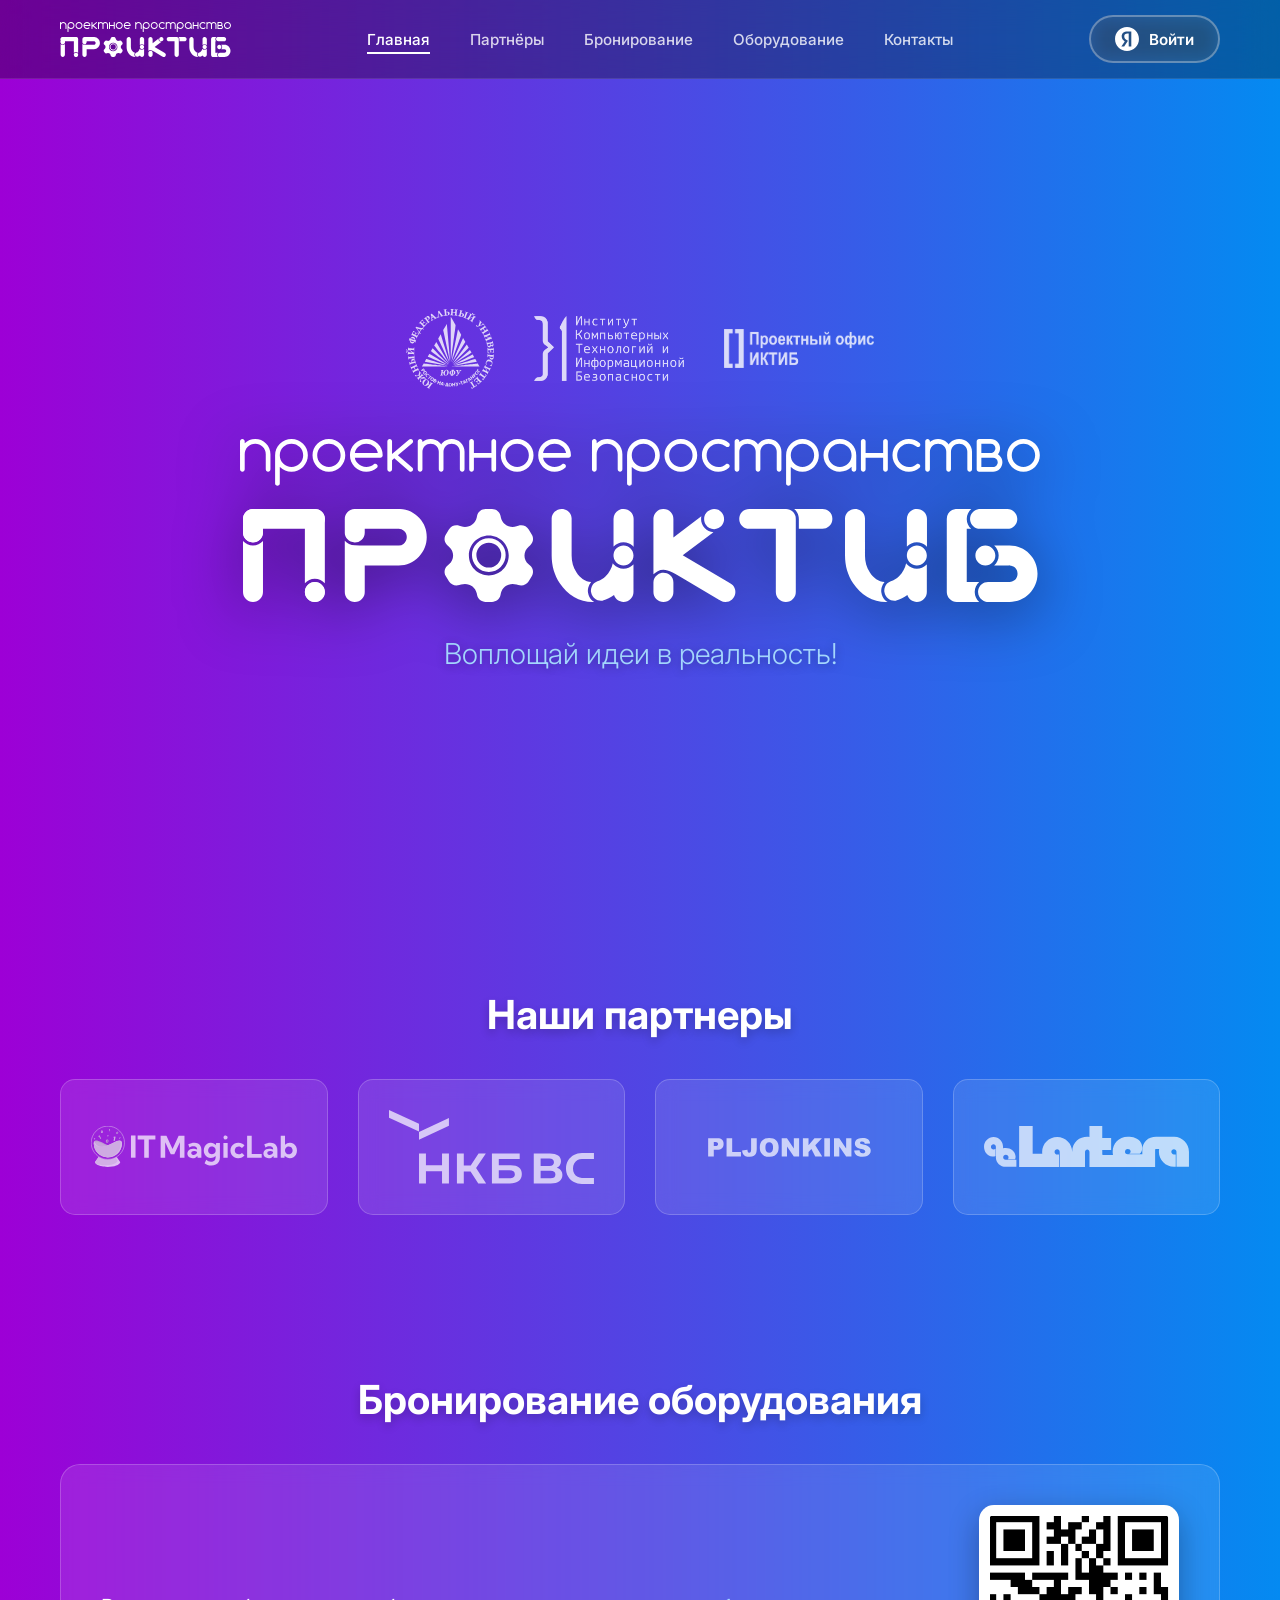
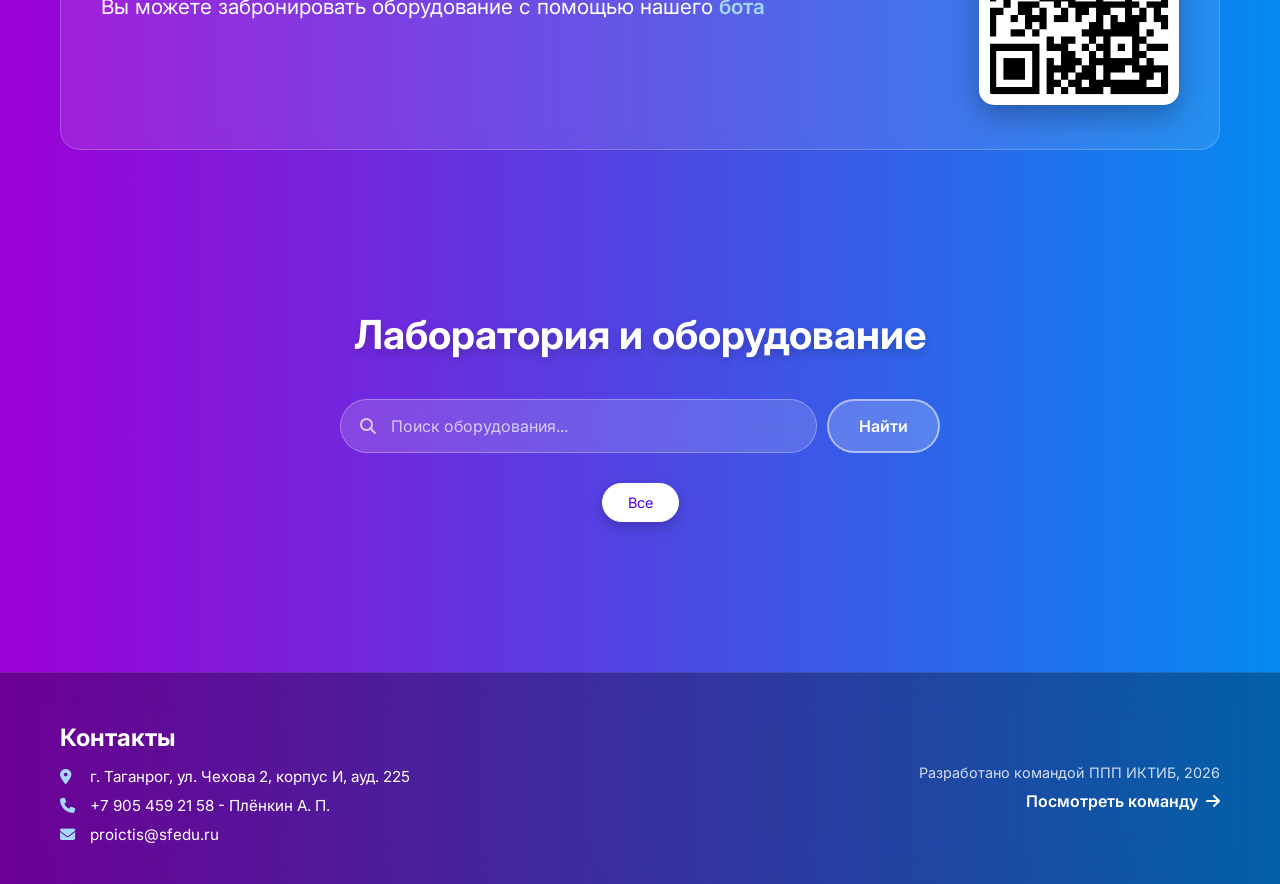
==== Frontend/index.html @ 81814e1c "Add frontend + docker" ====
<!DOCTYPE html>
<html lang="ru">
<head>
    <meta charset="UTF-8">
    <meta name="viewport" content="width=device-width, initial-scale=1.0">
    <title>Проектное пространство ПРОИКТИБ</title>
    <link href="https://fonts.googleapis.com/css2?family=Inter:wght@300;400;600;800&display=swap" rel="stylesheet">
    <link rel="stylesheet" href="https://cdnjs.cloudflare.com/ajax/libs/font-awesome/6.4.0/css/all.min.css">
    <link rel="stylesheet" href="style.css">
</head>
<body>

    <!-- Навигация -->
    <nav class="navbar">
        <div class="container nav-container">
            <a href="index.html" class="nav-logo">
                <img src="./img/header/header__proictis.svg" alt="ПРОИКТИБ" class="nav-logo-img">
            </a>
            
            <nav class="nav-menu">
                <a href="#home" class="nav-link active">Главная</a>
                <a href="#partners" class="nav-link">Партнёры</a>
                <a href="#booking" class="nav-link">Бронирование</a>
                <a href="#equipment" class="nav-link">Оборудование</a>
                <a href="#contacts" class="nav-link">Контакты</a>
            </nav>

            <!-- Кнопка входа (показывается когда НЕ авторизован) -->
            <!-- <button class="auth-btn" id="authBtn">
                <img src="./img/header/yandex__logo.svg" alt="Yandex" class="auth-icon">
                <span class="auth-text">Войти</span>
            </button> -->
            
            <div class="nav-right">
                <div class="hamburger">
                    <span></span>
                    <span></span>
                    <span></span>
                </div>
                <button class="auth-btn" id="authBtn">
                    <img src="./img/header/yandex__logo.svg" alt="Yandex" class="auth-icon">
                    <span class="auth-text">Войти</span>
                </button>
                <!-- Аватар пользователя (скрыт по умолчанию, показывается после входа) -->
                <div class="user-menu" id="userMenu" style="display: none;">
                    <div class="user-avatar-wrapper">
                        <img src="" alt="User" class="user-avatar" id="userAvatar">
                    </div>
                    
                    <!-- Выпадающее меню -->
                    <div class="user-dropdown-menu" id="userDropdown">
                        <div class="dropdown-header">
                            <img src="" alt="User" class="dropdown-avatar" id="dropdownAvatar">
                            <div class="dropdown-info">
                                <div class="dropdown-name" id="dropdownName">Пользователь</div>
                                <div class="dropdown-email" id="dropdownEmail">user@example.com</div>
                            </div>
                        </div>
                        <div class="dropdown-divider"></div>
                        <button class="dropdown-logout" id="logoutBtn">
                            <i class="fas fa-sign-out-alt"></i>
                            <span>Выйти</span>
                        </button>
                    </div>
                </div>
            </div>
            
        </div>
    </nav>

    <!-- Главный экран (Hero) -->
    <header class="hero-section" id="home">
        <!-- <video autoplay muted loop class="hero-video">
            <source src="./video.mp4" type="video/mp4">
        </video> -->
        <!-- <div class="overlay"></div> -->

        <div class="container hero-content">
            <!-- Логотипы подразделений (верхний ряд) -->
            <div class="sub-logos">
                <a href="https://sfedu.ru" target="_blank" rel="noopener noreferrer" class="sub-logo-link">
                    <div class="sub-logo-item">
                        <img src="./img/header/header__sfedu.svg" alt="ЮФУ" class="sub-logo-white">
                    </div>
                </a>
                <a href="https://ictis.sfedu.ru" target="_blank" rel="noopener noreferrer" class="sub-logo-link">
                    <div class="sub-logo-item">
                        <img src="./img/header/header__ictis.png" alt="ИКТИБ" class="sub-logo-white">
                    </div>
                </a>
                <a href="https://vk.com/proictis" target="_blank" rel="noopener noreferrer" class="sub-logo-link">
                    <div class="sub-logo-item">
                        <img src="./img/header/header__office.png" alt="Проектный офис" class="sub-logo-white">
                    </div>
                </a>
            </div>

            <!-- Основной логотип и слоган -->
            <div class="main-brand">
                <img src="./img/header/header__proictis.svg" alt="Проектное пространство ПРОИКТИБ" class="main-logo-img">
                <p class="slogan">Воплощай идеи в реальность!</p>
            </div>
        </div>
    </header>

    <main class="container">

        <!-- Секция Партнеры -->
        <section class="partners-section" id="partners">
            <h2 class="section-title">Наши партнеры</h2>
            <div class="partners-grid">
                <a href="https://itmagiclab.com/" target="_blank" class="partner-card">
                    <img src="./img/partners/partners__itmagiclab.svg" alt="ITMagicLab">
                </a>
                <a href="https://nkbvs.ru/" target="_blank" class="partner-card partner-offset" data-vertical-offset="-30">
                    <img src="./img/partners/partners__nkbvs.svg" alt="НКБ ВС">
                </a>
                <a href="https://www.pljonkins.ru/" target="_blank" class="partner-card">
                    <img src="./img/partners/partners__pljonkins.svg" alt="PLJONKINS">
                </a>
                <a href="https://lantera.su/" target="_blank" class="partner-card">
                    <img src="./img/partners/partners__lantera.svg" alt="Lantern">
                </a>
            </div>
        </section>

        <!-- ========== СЕКЦИЯ БРОНИРОВАНИЯ ========== -->
        <section id="booking" class="booking-section">
            <h2 class="section-title">Бронирование оборудования</h2>
            <div class="booking-content">
                <div class="booking-text">
                    <p>Вы можете забронировать оборудование с помощью нашего <a href="https://t.me/PPP_ictis_bot" target="_blank" class="bot-link">бота</a></p>
                </div>
                <a href="https://t.me/PPP_ictis_bot" target="_blank">
                    <div class="booking-qr">
                        <img src="./img/qr-code2.png" alt="QR-код для бронирования">
                    </div>
                </a>
            </div>
        </section>

        <!-- Секция Оборудование -->
        <section class="equipment-section" id="equipment">
            <h2 class="section-title">Лаборатория и оборудование</h2>
            
            <!-- Поиск с кнопкой -->
            <div class="search-container">
                <i class="fas fa-search search-icon"></i>
                <input type="text" placeholder="Поиск оборудования..." class="search-input">
                <button class="search-btn" type="button">Найти</button>
            </div>

            <!-- Категории (Кнопки) -->
            <div class="categories">
                <button class="cat-btn delete-types-btn" title="Удалить типы оборудования" style="display: none;">
                    <i class="fas fa-trash"></i>
                </button>
                
                <!-- Кнопка добавления типа (только для админов) -->
                <button class="cat-btn add-type-btn" title="Добавить тип оборудования" style="display: none;">
                    <i class="fas fa-plus"></i>
                </button>
            </div>

            <!-- Сетка оборудования (карточки рендерятся через JS) -->
            <div class="equipment-grid">
                <!-- Карточка "Добавить" (Последняя) -->
                <div class="equip-card add-card">
                    <div class="plus-icon">
                        <i class="fas fa-plus"></i>
                    </div>
                    <div class="equip-info">
                        <h3>Добавить оборудование</h3>
                    </div>
                </div>
            </div>
        </section>

    </main>

    <!-- Модальное окно для добавления оборудования -->
    <div class="modal">
        <div class="modal-content">
            <button class="modal-close">
                <i class="fas fa-times"></i>
            </button>
            
            <div class="modal-body">
                <!-- Левая часть - загрузка фото -->
                <div class="modal-left">
                    <div class="upload-area">
                        <i class="fas fa-plus"></i>
                        <span>Нажмите для загрузки фото</span>
                        <small>или перетащите файл сюда</small>
                        <input type="file" id="fileInput" accept="image/*" hidden>
                    </div>
                </div>
                
                <!-- Правая часть - поля ввода -->
                <div class="modal-right">
                    <div class="form-group">
                        <label for="equipmentName">Название оборудования</label>
                        <input type="text" id="equipmentName" placeholder="Например: Prusa i3 MK3S+">
                    </div>
                    
                    <div class="form-group">
                        <label>Категория оборудования</label>
                        <div class="custom-dropdown" id="categoryDropdown">
                            <div class="dropdown-trigger" id="dropdownTrigger">
                                <span class="dropdown-selected">Выберите категорию</span>
                                <i class="fas fa-chevron-down dropdown-arrow"></i>
                            </div>
                            <div class="dropdown-menu" id="dropdownMenu">
                                <div class="dropdown-option" data-value="">Выберите категорию</div>
                                <!-- Опции будут добавлены динамически из JS -->
                            </div>
                        </div>
                        <!-- Скрытый инпут для отправки данных -->
                        <input type="hidden" id="equipmentCategory" name="equipmentCategory">
                    </div>
                    
                    <div class="form-group">
                        <label for="equipmentDescription">Описание оборудования</label>
                        <textarea id="equipmentDescription" placeholder="Опишите характеристики оборудования&#10;Можно использовать переносы строк" rows="4"></textarea>
                    </div>
                    
                    <button class="add-equipment-btn">
                        <i class="fas fa-check"></i> Добавить
                    </button>
                </div>
            </div>
        </div>
    </div>

    <!-- Футер -->
    <footer id="contacts">
        <div class="container footer-content">
            <div class="footer-info">
                <h3>Контакты</h3>
                <p><i class="fas fa-map-marker-alt"></i> г. Таганрог, ул. Чехова 2, корпус И, ауд. 225</p>
                <p><i class="fas fa-phone"></i> +7 905 459 21 58 - Плёнкин А. П.</p>
                <p><i class="fas fa-envelope"></i> proictis@sfedu.ru</p>
            </div>
            
            <div class="footer-credits">
                <p>Разработано командой ППП ИКТИБ, 2026</p>
                <a href="./team/team.html" class="team-link">Посмотреть команду <i class="fas fa-arrow-right"></i></a>
            </div>
        </div>
    </footer>

    <!-- Подключаем скрипты -->
    <script src="./js/api.js"></script>
    <script src="./js/equipment.js"></script>
    <script src="./js/script.js"></script>
</body>
</html>
---- Frontend/style.css ----
/* Общие настройки */
* {
    margin: 0;
    padding: 0;
    box-sizing: border-box;
}

body {
    font-family: 'Inter', sans-serif;
    color: #fff;
    background: linear-gradient(90.00deg, rgba(157, 0, 214, 1) 0%, rgba(4, 138, 241, 1) 100%);
    min-height: 100vh;
    overflow-x: hidden;
}

.container {
    max-width: 1200px;
    margin: 0 auto;
    padding: 0 20px;
}

/* ========== НАВИГАЦИЯ ========== */
.navbar {
    position: fixed;
    top: 0;
    left: 0;
    width: 100%;
    background: rgba(0, 0, 0, 0.3);
    backdrop-filter: blur(20px);
    z-index: 1000;
    padding: 15px 0;
    border-bottom: 1px solid rgba(255, 255, 255, 0.1);
    transition: all 0.3s ease;
}

.navbar.scrolled {
    background: rgba(0, 0, 0, 0.5);
    padding: 10px 0;
}

.nav-container {
    display: flex;
    justify-content: space-between;
    align-items: center;
}

.nav-logo {
    display: flex;
    align-items: center;
}

.nav-logo-img {
    height: 35px;  /* Высота логотипа в навигации - меняй это значение */
    width: auto;
    filter: brightness(0) invert(1);  /* Делаем логотип белым */
    transition: transform 0.3s ease;
}

.nav-logo-img:hover {
    transform: scale(1.05);
}

.nav-menu {
    display: flex;
    list-style: none;
    gap: 40px;
    /* margin: auto; */
}

.nav-link {
    text-decoration: none;
    color: rgba(255, 255, 255, 0.8);
    font-weight: 500;
    font-size: 0.95rem;
    position: relative;
    transition: color 0.3s ease;
}

.nav-link::after {
    content: '';
    position: absolute;
    bottom: -5px;
    left: 0;
    width: 0;
    height: 2px;
    background: #fff;
    transition: width 0.3s ease;
}

.nav-link:hover,
.nav-link.active {
    color: #fff;
}

.nav-link:hover::after,
.nav-link.active::after {
    width: 100%;
}

.hamburger {
    display: none;
    flex-direction: column;
    cursor: pointer;
    gap: 5px;
}

.hamburger span {
    width: 25px;
    height: 3px;
    background: #fff;
    border-radius: 3px;
    transition: all 0.3s ease;
}

/* ========== HERO SECTION ========== */
.hero-section {
    position: relative;
    min-height: 100vh;
    display: flex;
    align-items: center;
    justify-content: center;
    overflow: hidden;
    border-bottom-left-radius: 50px;
    border-bottom-right-radius: 50px;
    /* box-shadow: 0 20px 50px rgba(0,0,0,0.3); */
    margin-bottom: 50px;
    padding-top: 80px;
}

.hero-video {
    position: absolute;
    top: 50%;
    left: 50%;
    min-width: 100%;
    min-height: 100%;
    width: auto;
    height: auto;
    transform: translate(-50%, -50%);
    z-index: -2;
    object-fit: cover;
    filter: brightness(0.6);
}

.overlay {
    position: absolute;
    top: 0;
    left: 0;
    width: 100%;
    height: 100%;
    background: rgba(0, 0, 0, 0.4);
    z-index: -1;
}

.hero-content {
    text-align: center;
    z-index: 1;
    width: 100%;
}

/* Логотипы подразделений */
.sub-logos {
    display: flex;
    justify-content: center;
    align-items: center;
    gap: 40px;
    margin-bottom: 50px;
    flex-wrap: wrap;
}

.sub-logo-item {
    height: 80px;
    display: flex;
    align-items: center;
    justify-content: center;
    filter: brightness(0) invert(1); /* Делаем логотипы белыми */
    opacity: 0.8;
    transition: all 0.4s cubic-bezier(0.4, 0, 0.2, 1);
    cursor: pointer;
}

.sub-logo-item:hover {
    opacity: 1;
    transform: scale(1.05);
}

.sub-logo-white {
    height: 100%;
    width: auto;
    object-fit: contain;
    max-width: 150px;
}

/* Ссылки на логотипы */
.sub-logo-link {
    display: flex;
    align-items: center;
    justify-content: center;
    text-decoration: none;
    height: 80px;  /* Такая же высота, как у .sub-logo-item */
}

.sub-logo-link:hover .sub-logo-item {
    opacity: 1;
    transform: scale(1.05);
    transition: all 0.3s ease;
}

/* Убираем стандартные стили ссылки */
.sub-logo-link:focus {
    outline: none;
}

/* Главный логотип */
.main-brand {
    margin-top: 20px;
}

.main-logo-img {
    max-width: 800px;
    width: 90%;
    height: auto;
    filter: drop-shadow(0 10px 30px rgba(0,0,0,0.5));
    animation: zoomIn 1.5s ease-out;
}

.slogan {
    font-size: 1.8rem;
    font-weight: 300;
    color: #a5d8ff;
    margin-top: 30px;
    animation: fadeInUp 1.5s ease-out 0.5s backwards;
    text-shadow: 0 2px 10px rgba(0,0,0,0.3);
}

/* ========== ОБЩИЕ СТИЛИ СЕКЦИЙ ========== */
section {
    margin-bottom: 80px;
    padding: 40px 0;
}

.section-title {
    font-size: 2.5rem;
    text-align: center;
    margin-bottom: 40px;
    font-weight: 700;
    text-shadow: 0 4px 10px rgba(0,0,0,0.2);
}

/* ========== ПАРТНЕРЫ ========== */
.partners-grid {
    display: grid;
    grid-template-columns: repeat(auto-fit, minmax(200px, 1fr));
    gap: 30px;
}

.partner-card {
    background: rgba(255, 255, 255, 0.1);
    border: 1px solid rgba(255, 255, 255, 0.2);
    border-radius: 15px;
    padding: 30px;
    display: flex;
    align-items: center;
    justify-content: center;
    transition: all 0.3s ease;
    backdrop-filter: blur(10px);
    text-decoration: none;
}

.partner-card:hover {
    transform: translateY(-10px);
    background: rgba(255, 255, 255, 0.2);
    box-shadow: 0 15px 40px rgba(0,0,0,0.3);
}

.partner-card img {
    max-width: 100%;
    height: auto;
    filter: grayscale(100%);
    opacity: 0.7;
    transition: all 0.3s;
}

.partner-card:hover img {
    filter: grayscale(0%);
    opacity: 1;
}

/* ========== СЕКЦИЯ БРОНИРОВАНИЯ ========== */
.booking-section {
    margin-bottom: 80px;
    padding: 40px 0;
}

.booking-content {
    display: flex;
    justify-content: space-between;
    align-items: center;
    gap: 50px;
    background: rgba(255, 255, 255, 0.1);
    border: 1px solid rgba(255, 255, 255, 0.2);
    border-radius: 20px;
    padding: 40px;
    backdrop-filter: blur(10px);
}

.booking-text {
    flex: 1;
}

.booking-text p {
    font-size: 1.3rem;
    line-height: 1.6;
    color: #fff;
}

.bot-link {
    color: #a5d8ff;
    text-decoration: none;
    font-weight: 600;
    border-bottom: 2px solid transparent;
    transition: all 0.3s ease;
}

.bot-link:hover {
    border-bottom-color: #a5d8ff;
    color: #fff;
}

.booking-qr {
    flex-shrink: 0;
}

.booking-qr img {
    width: 200px;
    height: 200px;
    border-radius: 15px;
    background: #fff;
    padding: 10px;
    box-shadow: 0 10px 30px rgba(0, 0, 0, 0.3);
    transition: transform 0.3s ease;
}

.booking-qr img:hover {
    transform: scale(1.05);
}

/* Адаптивность для секции бронирования */
@media (max-width: 768px) {
    .booking-content {
        flex-direction: column;
        text-align: center;
        gap: 30px;
        padding: 30px 20px;
    }
    
    .booking-text p {
        font-size: 1.1rem;
    }
    
    .booking-qr img {
        width: 150px;
        height: 150px;
    }
}

/* ========== ОБОРУДОВАНИЕ ========== */
.search-container {
    position: relative;
    max-width: 600px;
    margin: 0 auto 30px auto;
    display: flex;
    gap: 10px;
}

.search-icon {
    position: absolute;
    left: 20px;
    top: 50%;
    transform: translateY(-50%);
    color: rgba(255, 255, 255, 0.7);
    z-index: 2;
}

.search-input {
    flex: 1;
    padding: 15px 20px 15px 50px;
    border-radius: 50px;
    border: 1px solid rgba(255, 255, 255, 0.3);
    background: rgba(255, 255, 255, 0.15);
    color: #fff;
    font-size: 1rem;
    backdrop-filter: blur(10px);
    outline: none;
    transition: 0.3s;
    font-family: 'Inter', sans-serif;
}

.search-input:focus {
    background: rgba(255, 255, 255, 0.25);
    border-color: #fff;
    box-shadow: 0 0 15px rgba(255,255,255,0.3);
}

.search-input::placeholder {
    color: rgba(255, 255, 255, 0.7);
}

.search-btn {
    padding: 15px 30px;
    border-radius: 50px;
    border: 2px solid rgba(255, 255, 255, 0.5);
    background: rgba(255, 255, 255, 0.2);
    color: #fff;
    font-size: 1rem;
    font-weight: 600;
    cursor: pointer;
    transition: all 0.3s ease;
    backdrop-filter: blur(10px);
    font-family: 'Inter', sans-serif;
    white-space: nowrap;
}

.search-btn:hover {
    background: #fff;
    color: #4a00e0;
    border-color: #fff;
    transform: translateY(-2px);
    box-shadow: 0 5px 15px rgba(0,0,0,0.2);
}

.categories {
    display: flex;
    justify-content: center;
    flex-wrap: wrap;
    gap: 10px;
    margin-bottom: 30px;
}

.cat-btn {
    padding: 10px 25px;
    border: 1px solid rgba(255, 255, 255, 0.4);
    background: transparent;
    color: #fff;
    border-radius: 30px;
    cursor: pointer;
    font-size: 0.9rem;
    transition: 0.3s;
    font-family: 'Inter', sans-serif;
}

.cat-btn:hover, .cat-btn.active {
    background: #fff;
    color: #4a00e0;
    border-color: #fff;
    box-shadow: 0 5px 15px rgba(0,0,0,0.2);
}

.equipment-grid {
    display: grid;
    grid-template-columns: repeat(auto-fill, minmax(220px, 1fr));
    gap: 20px;
}

.equip-card {
    background: rgba(255, 255, 255, 0.1);
    border: 1px solid rgba(255, 255, 255, 0.2);
    border-radius: 15px;
    overflow: hidden;
    transition: transform 0.3s ease;
    display: flex;
    flex-direction: column;
}

.equip-card:hover {
    transform: translateY(-5px);
    background: rgba(255, 255, 255, 0.2);
}

.equip-img {
    height: 150px;
    overflow: hidden;
}

.equip-img img {
    width: 100%;
    height: 100%;
    object-fit: cover;
    transition: transform 0.5s ease;
}

.equip-card:hover .equip-img img {
    transform: scale(1.1);
}

.equip-info {
    padding: 15px;
    text-align: center;
}

.equip-info h3 {
    font-size: 1rem;
    margin-bottom: 5px;
}

.equip-info p {
    font-size: 0.8rem;
    color: rgba(255, 255, 255, 0.7);
}

.add-card {
    display: flex;
    flex-direction: column;
    align-items: center;
    justify-content: center;
    cursor: pointer;
    border-style: dashed;
    border-color: rgba(255, 255, 255, 0.5);
    min-height: 250px;
}

.add-card:hover {
    background: rgba(255, 255, 255, 0.15);
}

.plus-icon {
    font-size: 3rem;
    color: rgba(255, 255, 255, 0.5);
    margin-bottom: 10px;
    transition: 0.3s;
}

.add-card:hover .plus-icon {
    color: #fff;
    transform: rotate(90deg);
}

/* ========== FOOTER ========== */
footer {
    background: rgba(0, 0, 0, 0.3);
    backdrop-filter: blur(20px);
    padding: 50px 0 30px 0;
    margin-top: 50px;
    border-top: 1px solid rgba(255,255,255,0.1);
}

.footer-content {
    display: flex;
    justify-content: space-between;
    align-items: center;
    flex-wrap: wrap;
    gap: 30px;
}

.footer-info h3 {
    margin-bottom: 15px;
    font-size: 1.5rem;
}

.footer-info p {
    margin-bottom: 10px;
    font-size: 0.95rem;
    display: flex;
    align-items: center;
    gap: 10px;
}

.footer-info i {
    color: #a5d8ff;
    width: 20px;
}

.footer-credits {
    text-align: right;
}

.footer-credits p {
    margin-bottom: 10px;
    opacity: 0.8;
    font-size: 0.9rem;
}

.team-link {
    color: #fff;
    text-decoration: none;
    font-weight: 600;
    border-bottom: 1px solid transparent;
    transition: 0.3s;
    display: inline-flex;
    align-items: center;
    gap: 8px;
}

.team-link:hover {
    border-bottom: 1px solid #fff;
    color: #a5d8ff;
}

/* ========== АНИМАЦИИ ========== */
@keyframes zoomIn {
    from { transform: scale(0.5); opacity: 0; }
    to { transform: scale(1); opacity: 1; }
}

@keyframes fadeInUp {
    from { transform: translateY(30px); opacity: 0; }
    to { transform: translateY(0); opacity: 1; }
}

@keyframes fadeIn {
    from { opacity: 0; }
    to { opacity: 1; }
}

/* ========== АДАПТИВНОСТЬ ========== */
@media (max-width: 768px) {
    .hamburger {
        display: flex;
    }

    .nav-menu {
        position: fixed;
        left: -100%;
        top: 70px;
        flex-direction: column;
        background: rgba(0, 0, 0, 0.95);
        backdrop-filter: blur(20px);
        width: 100%;
        text-align: center;
        transition: 0.3s;
        padding: 20px 0;
        gap: 20px;
    }

    .nav-menu.active {
        left: 0;
    }

    .main-logo-img {
        max-width: 90%;
    }

    .slogan {
        font-size: 1.2rem;
    }

    .sub-logos {
        gap: 15px;
    }

    .sub-logo-item {
        height: 50px;
    }

    .section-title {
        font-size: 2rem;
    }
    
    /* .search-container {
        flex-direction: column;
    }
    
    .search-btn {
        width: 100%;
    } */

    .search-container {
        flex-direction: column;
        position: relative;
        width: 100%;
    }

    .search-icon {
        left: 20px;
        top: 15px;
        transform: none;
        z-index: 10;
    }

    .search-input {
        width: 100%;
        padding: 15px 20px 15px 55px;
    }

    .search-btn {
        width: 100%;
    }

    .footer-content {
        flex-direction: column;
        text-align: center;
    }

    .footer-info p {
        justify-content: center;
    }

    .footer-credits {
        text-align: center;
    }
}

@media (max-width: 480px) {
    .nav-logo {
        font-size: 1.2rem;
    }

    .sub-logo-item {
        height: 40px;
    }

    .main-logo-img {
        max-width: 95%;
    }

    .slogan {
        font-size: 1rem;
    }

    .sub-logos {
        gap: 10px; /* Ещё меньше на маленьких экранах */
    }
}

/* ========== ВАРИАНТ 1: БЕЛЫЙ ФОН ========== */

/* Модальное окно добавления - БЕЛОЕ */
.modal {
    position: fixed;
    top: 0;
    left: 0;
    width: 100%;
    height: 100%;
    background: rgba(0, 0, 0, 0.7);
    backdrop-filter: blur(8px);
    z-index: 2000;
    display: flex;
    align-items: center;
    justify-content: center;
    opacity: 0;
    visibility: hidden;
    transition: all 0.3s ease;
}

.modal.active {
    opacity: 1;
    visibility: visible;
}

.modal-content {
    background: #ffffff;
    border-radius: 30px;
    padding: 50px;
    width: 95%;
    max-width: 1100px;
    max-height: 90vh;
    overflow-y: auto;
    position: relative;
    border: 1px solid rgba(255, 255, 255, 0.3);
    box-shadow: 0 25px 80px rgba(0, 0, 0, 0.3);
    transform: scale(0.8);
    transition: transform 0.3s ease;
}

.modal.active .modal-content {
    transform: scale(1);
}

.modal-close {
    position: absolute;
    top: 25px;
    right: 25px;
    background: rgba(157, 0, 214, 0.1);
    border: none;
    width: 45px;
    height: 45px;
    border-radius: 50%;
    color: #9d00d6;
    font-size: 1.3rem;
    cursor: pointer;
    transition: all 0.3s ease;
    display: flex;
    align-items: center;
    justify-content: center;
}

.modal-close:hover {
    background: rgba(157, 0, 214, 0.2);
    transform: rotate(90deg);
    color: #9d00d6;
}

.modal-body {
    display: grid;
    grid-template-columns: 1fr 1.5fr;
    gap: 50px;
    margin-top: 20px;
}

/* Левая часть - загрузка */
.modal-left {
    display: flex;
    align-items: center;
    justify-content: center;
}

.upload-area {
    width: 100%;
    aspect-ratio: 1;
    border: 3px dashed rgba(157, 0, 214, 0.3);
    border-radius: 20px;
    display: flex;
    flex-direction: column;
    align-items: center;
    justify-content: center;
    cursor: pointer;
    transition: all 0.3s ease;
    background: rgba(157, 0, 214, 0.03);
    text-align: center;
    padding: 30px;
}

.upload-area:hover,
.upload-area.dragover {
    border-color: #9d00d6;
    background: rgba(157, 0, 214, 0.08);
    transform: scale(1.02);
}

.upload-area i {
    font-size: 5rem;
    color: rgba(157, 0, 214, 0.5);
    margin-bottom: 20px;
}

.upload-area span {
    font-size: 1.2rem;
    color: #333;
    font-weight: 600;
    margin-bottom: 10px;
}

.upload-area small {
    font-size: 0.9rem;
    color: #666;
}

/* Превью загруженного файла */
.file-preview {
    width: 100%;
    height: 100%;
    display: flex;
    flex-direction: column;
    align-items: center;
    justify-content: center;
}

.file-preview img {
    max-width: 100%;
    max-height: 300px;
    object-fit: contain;
    border-radius: 15px;
    margin-bottom: 15px;
    box-shadow: 0 5px 20px rgba(0,0,0,0.1);
}

.file-name {
    color: #333;
    font-size: 0.95rem;
    margin-bottom: 10px;
    word-break: break-all;
    font-weight: 500;
}

.change-file {
    color: #9d00d6;
    font-size: 0.95rem;
    cursor: pointer;
    text-decoration: underline;
    font-weight: 500;
}

/* Правая часть - форма */
.modal-right {
    display: flex;
    flex-direction: column;
    gap: 25px;
}

.form-group {
    display: flex;
    flex-direction: column;
    gap: 10px;
}

.form-group label {
    color: #333;
    font-size: 1.05rem;
    font-weight: 600;
}

.form-group input,
.form-group textarea {
    padding: 16px 20px;
    border: 2px solid rgba(157, 0, 214, 0.2);
    border-radius: 15px;
    background: rgba(157, 0, 214, 0.03);
    color: #333;
    font-size: 1rem;
    font-family: 'Inter', sans-serif;
    outline: none;
    transition: all 0.3s ease;
    resize: vertical;
}

.form-group input::placeholder,
.form-group textarea::placeholder {
    color: rgba(51, 51, 51, 0.5);
}

.form-group input:focus,
.form-group textarea:focus {
    border-color: #9d00d6;
    background: rgba(157, 0, 214, 0.06);
    box-shadow: 0 0 0 4px rgba(157, 0, 214, 0.1);
}

.form-group textarea {
    min-height: 140px;
    white-space: pre-wrap;
    word-wrap: break-word;
}

.add-equipment-btn {
    align-self: flex-end;
    padding: 18px 50px;
    background: linear-gradient(135deg, #9d00d6 0%, #048af1 100%);
    color: #fff;
    border: none;
    border-radius: 30px;
    font-size: 1.15rem;
    font-weight: 600;
    cursor: pointer;
    transition: all 0.3s ease;
    display: flex;
    align-items: center;
    gap: 12px;
    box-shadow: 0 8px 25px rgba(157, 0, 214, 0.3);
}

.add-equipment-btn:hover {
    transform: translateY(-3px);
    box-shadow: 0 12px 35px rgba(157, 0, 214, 0.4);
}

.add-equipment-btn:active {
    transform: translateY(-1px);
}

/* ========== МОДАЛЬНОЕ ОКНО ПРОСМОТРА - БЕЛОЕ ========== */

.view-modal {
    position: fixed;
    top: 0;
    left: 0;
    width: 100%;
    height: 100%;
    background: rgba(0, 0, 0, 0.7);
    backdrop-filter: blur(8px);
    z-index: 3000;
    display: flex;
    align-items: center;
    justify-content: center;
    opacity: 0;
    visibility: hidden;
    transition: all 0.3s ease;
}

.view-modal.active {
    opacity: 1;
    visibility: visible;
}

.view-modal-content {
    background: #ffffff;
    border-radius: 30px;
    padding: 50px;
    width: 95%;
    max-width: 1100px;  /* Увеличил с 800px до 1100px (как у modal) */
    max-height: 90vh;
    overflow-y: auto;
    position: relative;
    border: 1px solid rgba(255, 255, 255, 0.3);
    box-shadow: 0 25px 80px rgba(0, 0, 0, 0.3);
    transform: scale(0.8);
    transition: transform 0.3s ease;
}

.view-modal.active .view-modal-content {
    transform: scale(1);
}

.view-modal-close {
    position: absolute;
    top: 25px;
    right: 25px;
    background: rgba(157, 0, 214, 0.1);
    border: none;
    width: 45px;
    height: 45px;
    border-radius: 50%;
    color: #9d00d6;
    font-size: 1.3rem;
    cursor: pointer;
    transition: all 0.3s ease;
    display: flex;
    align-items: center;
    justify-content: center;
    z-index: 10;
}

.view-modal-close:hover {
    background: rgba(157, 0, 214, 0.2);
    transform: rotate(90deg);
    color: #9d00d6;
}

.view-modal-body {
    display: grid;
    grid-template-columns: 1fr 1.5fr;  /* Изменил с 1fr 1fr на 1fr 1.5fr (как у modal) */
    gap: 50px;  /* Увеличил с 40px до 50px */
    margin-top: 20px;
}

.view-modal-image {
    border-radius: 20px;
    overflow: hidden;
    box-shadow: 0 10px 40px rgba(0, 0, 0, 0.15);
    background: #f5f5f5;
    aspect-ratio: 1;  /* Добавил соотношение сторон 1:1 как в upload-area */
    display: flex;
    align-items: center;
    justify-content: center;
}

.view-modal-image img {
    width: 100%;
    height: 100%;
    object-fit: cover;
    display: block;
}

.view-modal-info {
    display: flex;
    flex-direction: column;
    gap: 25px;  /* Увеличил с 20px до 25px */
}

.view-modal-title {
    font-size: 2.2rem;  /* Увеличил с 2rem */
    font-weight: 700;
    color: #333;
    margin: 0;
    line-height: 1.2;
}

.view-modal-category {
    background: linear-gradient(135deg, rgba(157, 0, 214, 0.1) 0%, rgba(4, 138, 241, 0.1) 100%);
    padding: 12px 25px;
    border-radius: 30px;
    display: inline-block;
    font-size: 1rem;
    color: #9d00d6;
    font-weight: 600;
    width: fit-content;
    border: 1px solid rgba(157, 0, 214, 0.2);
}

.view-modal-description {
    background: rgba(157, 0, 214, 0.03);
    padding: 30px;
    border-radius: 20px;
    color: #333;
    font-size: 1.05rem;
    line-height: 1.7;
    white-space: pre-wrap;
    border: 1px solid rgba(157, 0, 214, 0.1);
}

.view-modal-description br {
    margin-bottom: 10px;
}

/* Адаптивность для модального окна просмотра */
@media (max-width: 900px) {
    .view-modal-close {
        top: 15px;
        right: 15px;
    }
    .view-modal-body {
        grid-template-columns: 1fr;
        gap: 40px;
    }
    .view-modal-content {
        padding: 40px 30px;
        max-height: 95vh;
    }
    .view-modal-image {
        aspect-ratio: 4/3;
        max-height: 400px;
    }
    .view-modal-title {
        font-size: 1.8rem;
    }
}

@media (max-width: 480px) {
    .view-modal-close {
        top: 10px;
        right: 10px;
        width: 38px;
        height: 38px;
        font-size: 1.1rem;
    }
    .view-modal-content {
        padding: 30px 20px;
        border-radius: 20px;
    }
    .view-modal-title {
        font-size: 1.5rem;
    }
    .view-modal-image {
        aspect-ratio: 4/3;
        max-height: 300px;
    }
}

/* ========== КНОПКА УДАЛЕНИЯ ========== */
.delete-btn {
    align-self: flex-start;
    padding: 15px 35px;
    background: linear-gradient(135deg, #ff4757 0%, #ff3838 100%);
    color: #fff;
    border: none;
    border-radius: 30px;
    font-size: 1rem;
    font-weight: 600;
    cursor: pointer;
    transition: all 0.3s ease;
    display: flex;
    align-items: center;
    gap: 10px;
    box-shadow: 0 5px 20px rgba(255, 71, 87, 0.4);
    margin-top: 10px;
}

.delete-btn:hover {
    transform: translateY(-3px);
    box-shadow: 0 8px 30px rgba(255, 71, 87, 0.6);
    background: linear-gradient(135deg, #ff3838 0%, #ff1f1f 100%);
}

.delete-btn:active {
    transform: translateY(-1px);
}

/* ========== МОДАЛЬНОЕ ОКНО ПОДТВЕРЖДЕНИЯ ========== */
.confirm-modal {
    position: fixed;
    top: 0;
    left: 0;
    width: 100%;
    height: 100%;
    background: rgba(0, 0, 0, 0.8);
    backdrop-filter: blur(10px);
    z-index: 4000;
    display: flex;
    align-items: center;
    justify-content: center;
    opacity: 0;
    visibility: hidden;
    transition: all 0.3s ease;
}

.confirm-modal.active {
    opacity: 1;
    visibility: visible;
}

.confirm-modal-content {
    background: #ffffff;
    border-radius: 25px;
    padding: 40px;
    width: 90%;
    max-width: 450px;
    text-align: center;
    box-shadow: 0 25px 80px rgba(0, 0, 0, 0.4);
    transform: scale(0.8);
    transition: transform 0.3s ease;
}

.confirm-modal.active .confirm-modal-content {
    transform: scale(1);
}

.confirm-modal-icon {
    font-size: 4rem;
    color: #ff4757;
    margin-bottom: 20px;
}

.confirm-modal-title {
    font-size: 1.5rem;
    font-weight: 700;
    color: #333;
    margin-bottom: 15px;
}

.confirm-modal-text {
    font-size: 1rem;
    color: #666;
    margin-bottom: 30px;
    line-height: 1.5;
}

.confirm-modal-buttons {
    display: flex;
    gap: 15px;
    justify-content: center;
}

.confirm-btn {
    padding: 14px 35px;
    border-radius: 25px;
    font-size: 1rem;
    font-weight: 600;
    cursor: pointer;
    transition: all 0.3s ease;
    border: none;
    font-family: 'Inter', sans-serif;
}

.confirm-btn.cancel {
    background: rgba(157, 0, 214, 0.1);
    color: #9d00d6;
    border: 2px solid rgba(157, 0, 214, 0.3);
}

.confirm-btn.cancel:hover {
    background: rgba(157, 0, 214, 0.2);
    transform: translateY(-2px);
}

.confirm-btn.delete {
    background: linear-gradient(135deg, #ff4757 0%, #ff3838 100%);
    color: #fff;
    box-shadow: 0 5px 15px rgba(255, 71, 87, 0.4);
}

.confirm-btn.delete:hover {
    transform: translateY(-2px);
    box-shadow: 0 8px 25px rgba(255, 71, 87, 0.6);
}

/* Адаптивность для модального окна подтверждения */
@media (max-width: 480px) {
    .confirm-modal-content {
        padding: 30px 20px;
    }
    
    .confirm-modal-buttons {
        flex-direction: column;
    }
    
    .confirm-btn {
        width: 100%;
    }
}

/* ========== КНОПКА АВТОРИЗАЦИИ ========== */
.auth-btn {
    display: flex;
    align-items: center;
    gap: 10px;
    padding: 10px 24px;
    background: rgba(255, 255, 255, 0.1);
    border: 2px solid rgba(255, 255, 255, 0.3);
    border-radius: 30px;
    color: #fff;
    font-size: 0.95rem;
    font-weight: 600;
    cursor: pointer;
    transition: all 0.3s ease;
    backdrop-filter: blur(10px);
    font-family: 'Inter', sans-serif;
}

.auth-btn:hover {
    background: rgba(255, 255, 255, 0.2);
    border-color: #fff;
    transform: translateY(-2px);
    box-shadow: 0 5px 20px rgba(255, 255, 255, 0.3);
}

.auth-icon {
    width: 24px;
    height: 24px;
    object-fit: contain;
    filter: brightness(0) invert(1); /* Делаем иконку белой */
    transition: transform 0.3s ease;
}

.auth-btn:hover .auth-icon {
    transform: scale(1.1);
}

.auth-text {
    position: relative;
    z-index: 1;
}

/* Состояние когда пользователь авторизован */
.auth-btn.logged-in {
    background: linear-gradient(135deg, rgba(157, 0, 214, 0.3) 0%, rgba(4, 138, 241, 0.3) 100%);
    border-color: rgba(255, 255, 255, 0.5);
}

.auth-btn.logged-in:hover {
    background: linear-gradient(135deg, rgba(157, 0, 214, 0.5) 0%, rgba(4, 138, 241, 0.5) 100%);
    box-shadow: 0 5px 25px rgba(157, 0, 214, 0.4);
}

/* Адаптивность */
@media (max-width: 768px) {
    .auth-btn {
        margin: 15px auto;
        order: 10;
        width: 90%;
        justify-content: center;
    }
}

/* ========== МЕНЮ ПОЛЬЗОВАТЕЛЯ ========== */
.user-menu {
    position: relative;
}

.user-avatar-wrapper {
    position: relative;
    cursor: pointer;
}

.user-avatar {
    width: 45px;
    height: 45px;
    border-radius: 50%;
    object-fit: cover;
    border: 2px solid rgba(255, 255, 255, 0.5);
    box-shadow: 0 5px 15px rgba(0, 0, 0, 0.3);
    transition: all 0.3s ease;
    background: #fff;
}

.user-avatar:hover {
    border-color: #fff;
    transform: scale(1.05);
    box-shadow: 0 8px 25px rgba(0, 0, 0, 0.4);
}

/* Выпадающее меню пользователя */
.user-dropdown-menu {
    position: absolute;
    top: calc(100% + 15px);
    right: 0;
    background: #fff;
    border-radius: 20px;
    min-width: 300px;
    box-shadow: 0 10px 40px rgba(0, 0, 0, 0.3);
    opacity: 0;
    visibility: hidden;
    transform: translateY(-10px);
    transition: all 0.3s ease;
    z-index: 1000;
    overflow: hidden;
}

.user-dropdown-menu.active {
    opacity: 1;
    visibility: visible;
    transform: translateY(0);
}

.dropdown-header {
    display: flex;
    align-items: center;
    gap: 15px;
    padding: 20px;
    background: linear-gradient(135deg, rgba(157, 0, 214, 0.1) 0%, rgba(4, 138, 241, 0.1) 100%);
}

.dropdown-avatar {
    width: 55px;
    height: 55px;
    border-radius: 50%;
    object-fit: cover;
    border: 2px solid rgba(157, 0, 214, 0.3);
}

.dropdown-info {
    flex: 1;
    min-width: 0;
}

.dropdown-name {
    font-size: 1.05rem;
    font-weight: 600;
    color: #333;
    margin-bottom: 5px;
    white-space: nowrap;
    overflow: hidden;
    text-overflow: ellipsis;
}

.dropdown-email {
    font-size: 0.85rem;
    color: #666;
    white-space: nowrap;
    overflow: hidden;
    text-overflow: ellipsis;
}

.dropdown-divider {
    height: 1px;
    background: rgba(0, 0, 0, 0.1);
    margin: 0 20px;
}

.dropdown-logout {
    width: 100%;
    padding: 15px 20px;
    background: none;
    border: none;
    display: flex;
    align-items: center;
    gap: 12px;
    cursor: pointer;
    transition: all 0.3s ease;
    font-size: 0.95rem;
    color: #333;
    font-family: 'Inter', sans-serif;
    font-weight: 500;
}

.dropdown-logout:hover {
    background: rgba(255, 71, 87, 0.1);
    color: #ff4757;
}

.dropdown-logout i {
    font-size: 1.1rem;
}

/* Адаптивность */
@media (max-width: 768px) {
    .user-menu {
        margin: 15px auto;
        order: 10;
        width: 90%;
        display: flex;
        justify-content: center;
    }
    
    .user-dropdown-menu {
        min-width: 250px;
        right: 50%;
        transform: translateX(50%) translateY(-10px);
    }
    
    .user-dropdown-menu.active {
        transform: translateX(50%) translateY(0);
    }
}

/* ========== КАСТОМНЫЙ ВЫПАДАЮЩИЙ СПИСОК ========== */
.custom-dropdown {
    position: relative;
    width: 100%;
    font-family: 'Inter', sans-serif;
}

/* Триггер (видимая часть) */
.dropdown-trigger {
    display: flex;
    align-items: center;
    justify-content: space-between;
    padding: 16px 20px;
    border: 2px solid rgba(157, 0, 214, 0.2);
    border-radius: 15px;
    background: rgba(157, 0, 214, 0.03);
    cursor: pointer;
    transition: all 0.3s ease;
    user-select: none;
}

.dropdown-trigger:hover {
    border-color: rgba(157, 0, 214, 0.4);
    background: rgba(157, 0, 214, 0.06);
}

.dropdown-trigger.active {
    border-color: #9d00d6;
    background: rgba(157, 0, 214, 0.08);
    box-shadow: 0 0 0 4px rgba(157, 0, 214, 0.1);
}

.dropdown-selected {
    color: #333;
    font-size: 1rem;
    font-weight: 500;
    transition: color 0.3s ease;
}

.dropdown-trigger.active .dropdown-selected {
    color: #9d00d6;
    font-weight: 600;
}

/* Стрелка */
.dropdown-arrow {
    color: #9d00d6;
    font-size: 0.85rem;
    transition: transform 0.3s ease;
}

.dropdown-trigger.active .dropdown-arrow {
    transform: rotate(180deg);
}

/* Выпадающее меню */
.dropdown-menu {
    position: absolute;
    top: calc(100% + 8px);
    left: 0;
    width: 100%;
    background: #ffffff;
    border: 2px solid rgba(157, 0, 214, 0.15);
    border-radius: 15px;
    box-shadow: 0 15px 50px rgba(0, 0, 0, 0.15);
    max-height: 0;
    overflow: hidden;
    opacity: 0;
    transform: translateY(-10px);
    transition: all 0.3s cubic-bezier(0.4, 0, 0.2, 1);
    z-index: 100;
}

.dropdown-menu.open {
    max-height: 250px;
    overflow-y: auto;
    opacity: 1;
    transform: translateY(0);
}

/* Кастомный скроллбар */
.dropdown-menu::-webkit-scrollbar {
    width: 6px;
}

.dropdown-menu::-webkit-scrollbar-track {
    background: rgba(157, 0, 214, 0.05);
    border-radius: 10px;
}

.dropdown-menu::-webkit-scrollbar-thumb {
    background: linear-gradient(135deg, #9d00d6, #048af1);
    border-radius: 10px;
}

/* Опции */
.dropdown-option {
    padding: 14px 20px;
    color: #333;
    font-size: 0.95rem;
    font-weight: 500;
    cursor: pointer;
    transition: all 0.2s ease;
    border-bottom: 1px solid rgba(157, 0, 214, 0.08);
}

.dropdown-option:last-child {
    border-bottom: none;
}

.dropdown-option:hover {
    background: linear-gradient(135deg, rgba(157, 0, 214, 0.08) 0%, rgba(4, 138, 241, 0.08) 100%);
    color: #9d00d6;
    padding-left: 28px;
}

.dropdown-option.selected {
    background: linear-gradient(135deg, rgba(157, 0, 214, 0.15) 0%, rgba(4, 138, 241, 0.15) 100%);
    color: #9d00d6;
    font-weight: 600;
}

.dropdown-option.selected::before {
    content: '✓ ';
    margin-right: 5px;
}

/* Плейсхолдер (первая опция) */
.dropdown-option:first-child {
    color: #999;
    font-style: italic;
}

.dropdown-option:first-child:hover {
    color: #9d00d6;
    font-style: normal;
}

/* Адаптивность */
@media (max-width: 480px) {
    .dropdown-menu {
        position: fixed;
        top: 50%;
        left: 50%;
        transform: translate(-50%, -50%) scale(0.9);
        width: 90%;
        max-width: 350px;
        max-height: 60vh;
        border-radius: 20px;
    }
    
    .dropdown-menu.open {
        transform: translate(-50%, -50%) scale(1);
    }
}

/* ========== DROPDOWN ДЛЯ КАТЕГОРИЙ ========== */
.form-group select {
    padding: 16px 20px;
    border: 2px solid rgba(157, 0, 214, 0.2);
    border-radius: 15px;
    background: rgba(157, 0, 214, 0.03);
    color: #333;
    font-size: 1rem;
    font-family: 'Inter', sans-serif;
    outline: none;
    transition: all 0.3s ease;
    cursor: pointer;
    appearance: none;
    -webkit-appearance: none;
    -moz-appearance: none;
    background-image: url("data:image/svg+xml,%3Csvg xmlns='http://www.w3.org/2000/svg' width='12' height='12' viewBox='0 0 12 12'%3E%3Cpath fill='%239d00d6' d='M6 8L1 3h10z'/%3E%3C/svg%3E");
    background-repeat: no-repeat;
    background-position: right 20px center;
}

.form-group select:focus {
    border-color: #9d00d6;
    background-color: rgba(157, 0, 214, 0.06);
    box-shadow: 0 0 0 4px rgba(157, 0, 214, 0.1);
}

.form-group select option {
    padding: 10px;
    color: #333;
    background: #fff;
}

.form-group select:invalid {
    color: #999;
}

/* ========== КНОПКА ДОБАВЛЕНИЯ ТИПА ========== */
.cat-btn.add-type-btn {
    background: rgba(157, 0, 214, 0.3);
    border: 2px dashed rgba(255, 255, 255, 0.5);
    width: 50px;
    height: 50px;
    display: flex;
    align-items: center;
    justify-content: center;
    padding: 0;
    font-size: 1.5rem;
    transition: all 0.3s ease;
}

.cat-btn.add-type-btn:hover {
    background: rgba(157, 0, 214, 0.5);
    border-color: #fff;
    transform: rotate(90deg) scale(1.1);
}

.cat-btn.add-type-btn i {
    color: #fff;
}

/* ========== МОДАЛЬНОЕ ОКНО ДОБАВЛЕНИЯ ТИПА ========== */
.add-type-modal {
    position: fixed;
    top: 0;
    left: 0;
    width: 100%;
    height: 100%;
    background: rgba(0, 0, 0, 0.8);
    backdrop-filter: blur(10px);
    z-index: 5000;
    display: flex;
    align-items: center;
    justify-content: center;
    opacity: 0;
    visibility: hidden;
    transition: all 0.3s ease;
}

.add-type-modal.active {
    opacity: 1;
    visibility: visible;
}

.add-type-modal-content {
    background: #ffffff;
    border-radius: 25px;
    padding: 40px;
    width: 90%;
    max-width: 500px;
    position: relative;
    box-shadow: 0 25px 80px rgba(0, 0, 0, 0.4);
    transform: scale(0.8);
    transition: transform 0.3s ease;
}

.add-type-modal.active .add-type-modal-content {
    transform: scale(1);
}

.add-type-modal-close {
    position: absolute;
    top: 20px;
    right: 20px;
    background: rgba(157, 0, 214, 0.1);
    border: none;
    width: 40px;
    height: 40px;
    border-radius: 50%;
    color: #9d00d6;
    font-size: 1.2rem;
    cursor: pointer;
    transition: all 0.3s ease;
    display: flex;
    align-items: center;
    justify-content: center;
}

.add-type-modal-close:hover {
    background: rgba(157, 0, 214, 0.2);
    transform: rotate(90deg);
}

.add-type-modal-title {
    font-size: 1.8rem;
    font-weight: 700;
    color: #333;
    margin-bottom: 30px;
    text-align: center;
}

.add-type-modal-body {
    display: flex;
    flex-direction: column;
    gap: 25px;
}

.add-type-submit-btn {
    padding: 16px 40px;
    background: linear-gradient(135deg, #9d00d6 0%, #048af1 100%);
    color: #fff;
    border: none;
    border-radius: 25px;
    font-size: 1.1rem;
    font-weight: 600;
    cursor: pointer;
    transition: all 0.3s ease;
    display: flex;
    align-items: center;
    justify-content: center;
    gap: 10px;
    box-shadow: 0 8px 25px rgba(157, 0, 214, 0.3);
}

.add-type-submit-btn:hover {
    transform: translateY(-3px);
    box-shadow: 0 12px 35px rgba(157, 0, 214, 0.4);
}

.add-type-submit-btn:active {
    transform: translateY(-1px);
}

.add-type-submit-btn:disabled {
    opacity: 0.6;
    cursor: not-allowed;
    transform: none;
}

/* ========== КНОПКА УДАЛЕНИЯ ТИПОВ ========== */
.cat-btn.delete-types-btn {
    background: rgba(255, 71, 87, 0.3);
    border: 2px solid rgba(255, 71, 87, 0.5);
    width: 50px;
    height: 50px;
    display: flex;
    align-items: center;
    justify-content: center;
    padding: 0;
    font-size: 1.2rem;
    transition: all 0.3s ease;
}

.cat-btn.delete-types-btn:hover {
    background: rgba(255, 71, 87, 0.6);
    border-color: #ff4757;
    transform: scale(1.1);
}

.cat-btn.delete-types-btn i {
    color: #fff;
}

.cat-btn.delete-types-btn.active {
    background: #ff4757;
    border-color: #ff3838;
    animation: pulse 1.5s infinite;
}

.cat-btn.delete-types-btn.active i {
    color: #fff;
}

/* ========== КНОПКА ОТМЕНЫ УДАЛЕНИЯ ========== */
.cat-btn.cancel-delete-btn {
    background: rgba(157, 0, 214, 0.3);
    border: 2px solid rgba(157, 0, 214, 0.5);
    width: 50px;
    height: 50px;
    display: flex;
    align-items: center;
    justify-content: center;
    padding: 0;
    font-size: 1.5rem;
    transition: all 0.3s ease;
}

.cat-btn.cancel-delete-btn:hover {
    background: rgba(157, 0, 214, 0.6);
    border-color: #9d00d6;
    transform: rotate(90deg);
}

.cat-btn.cancel-delete-btn i {
    color: #fff;
}

/* ========== РЕЖИМ УДАЛЕНИЯ - ВЫБРАННЫЕ ОБЪЕКТЫ ========== */
.equip-card.selected-for-delete {
    opacity: 0.6;
    background: rgba(255, 71, 87, 0.3);
    border-color: #ff4757;
    transform: scale(0.95);
}

.cat-btn.selected-for-delete {
    opacity: 0.6;
    background: rgba(255, 71, 87, 0.3);
    border-color: #ff4757;
}

/* ========== АНИМАЦИЯ PULSE ========== */
@keyframes pulse {
    0%, 100% {
        box-shadow: 0 0 0 0 rgba(255, 71, 87, 0.7);
    }
    50% {
        box-shadow: 0 0 0 15px rgba(255, 71, 87, 0);
    }
}

/* ========== МОДАЛЬНОЕ ОКНО ВЫБОРА УДАЛЕНИЯ ========== */
.delete-selection-modal {
    position: fixed;
    top: 0;
    left: 0;
    width: 100%;
    height: 100%;
    background: rgba(0, 0, 0, 0.8);
    backdrop-filter: blur(10px);
    z-index: 6000;
    display: flex;
    align-items: center;
    justify-content: center;
    opacity: 0;
    visibility: hidden;
    transition: all 0.3s ease;
}

.delete-selection-modal.active {
    opacity: 1;
    visibility: visible;
}

.delete-selection-modal-content {
    background: #ffffff;
    border-radius: 25px;
    padding: 40px;
    width: 90%;
    max-width: 500px;
    text-align: center;
    box-shadow: 0 25px 80px rgba(0, 0, 0, 0.4);
    transform: scale(0.8);
    transition: transform 0.3s ease;
}

.delete-selection-modal.active .delete-selection-modal-content {
    transform: scale(1);
}

.delete-selection-modal-icon {
    font-size: 4rem;
    color: #ff4757;
    margin-bottom: 20px;
}

.delete-selection-modal-title {
    font-size: 1.5rem;
    font-weight: 700;
    color: #333;
    margin-bottom: 15px;
}

.delete-selection-modal-text {
    font-size: 1rem;
    color: #666;
    margin-bottom: 30px;
    line-height: 1.5;
}

.delete-selection-modal-buttons {
    display: flex;
    gap: 15px;
    justify-content: center;
}

.delete-selection-btn {
    padding: 14px 35px;
    border-radius: 25px;
    font-size: 1rem;
    font-weight: 600;
    cursor: pointer;
    transition: all 0.3s ease;
    border: none;
    font-family: 'Inter', sans-serif;
}

.delete-selection-btn.cancel {
    background: rgba(157, 0, 214, 0.1);
    color: #9d00d6;
    border: 2px solid rgba(157, 0, 214, 0.3);
}

.delete-selection-btn.cancel:hover {
    background: rgba(157, 0, 214, 0.2);
    transform: translateY(-2px);
}

.delete-selection-btn.ok {
    background: linear-gradient(135deg, #ff4757 0%, #ff3838 100%);
    color: #fff;
    box-shadow: 0 5px 15px rgba(255, 71, 87, 0.4);
}

.delete-selection-btn.ok:hover {
    transform: translateY(-2px);
    box-shadow: 0 8px 25px rgba(255, 71, 87, 0.6);
}

/* ==========================================
   АДАПТИВНОСТЬ МОДАЛЬНОГО ОКНА ДОБАВЛЕНИЯ
   ========================================== */

@media (max-width: 900px) {
    /* Перестраиваем сетку в одну колонку */
    .modal-body {
        grid-template-columns: 1fr;
        gap: 40px;
    }

    /* Уменьшаем отступы контейнера */
    .modal-content {
        padding: 40px 30px;
        max-height: 95vh;
    }

    /* Делаем область загрузки фото не слишком высокой */
    .upload-area {
        aspect-ratio: 4/3;
        max-height: 350px;
    }
}

@media (max-width: 480px) {
    /* Ещё больше уменьшаем отступы для телефонов */
    .modal-content {
        padding: 30px 20px;
        border-radius: 20px;
    }

    /* Область загрузки фото компактная */
    .upload-area {
        aspect-ratio: 16/9;
        max-height: 200px;
    }

    .upload-area i {
        font-size: 3rem;
    }

    /* Кнопку добавления делаем на всю ширину для удобства */
    .add-equipment-btn {
        width: 100%;
        justify-content: center;
        padding: 16px;
    }

    /* Уменьшаем заголовки полей, чтобы не занимали много места */
    .form-group label {
        font-size: 0.95rem;
    }
}

/* ========== ИСПРАВЛЕНИЕ АДАПТИВА ХЕДЕРА (МОБИЛЬНЫЕ) ========== */
@media (max-width: 768px) {
    /* Уменьшаем высоту хедера */
    .navbar {
        padding: 8px 0;
    }
    
    /* Жёстко выстраиваем в одну строку, запрещаем перенос */
    .nav-container {
        display: flex;
        align-items: center;
        justify-content: space-between;
        flex-wrap: nowrap;
        padding: 0 15px;
    }
    
    /* Логотип фиксируем слева, не даём сжиматься */
    .nav-logo {
        flex-shrink: 0;
    }
    .nav-logo-img {
        height: 26px;
    }
    
    /* Контейнер для бургера и аватарки справа */
    .nav-right {
        display: flex;
        align-items: center;
        gap: 10px;
        margin-left: auto;
    }
    
    /* Бургер меню */
    .hamburger {
        display: flex;
        flex-shrink: 0;
        margin: 0;
    }
    
    /* Аватарка справа от бургера */
    .user-menu {
        margin: 0;
        order: 0;
        width: auto;
        display: flex;
        justify-content: flex-start;
        flex-shrink: 0;
    }
    .user-avatar {
        width: 32px;
        height: 32px;
    }
    
    /* Меню открываем сразу под хэдером без зазора */
    .nav-menu {
        position: fixed;
        left: -100%;
        top: 50px; /* Уменьшили с 70px до 52px (высота хедера) */
        flex-direction: column;
        background: rgba(0, 0, 0, 0.95);
        backdrop-filter: blur(20px);
        width: 100%;
        text-align: center;
        transition: 0.3s;
        padding: 20px 0;
        gap: 20px;
        z-index: 999; /* Чтобы меню было под хэдером */
    }
    
    .nav-menu.active {
        left: 0;
    }
    
    /* Скрываем кнопку "Войти" в хедере на мобильных */
    .auth-btn {
        display: none;
    }
}

/* Для очень маленьких экранов */
@media (max-width: 480px) {
    .navbar {
        padding: 6px 0;
    }
    
    .nav-container {
        padding: 0 12px;
    }
    
    .nav-logo-img {
        height: 22px;
    }
    
    .user-avatar {
        width: 28px;
        height: 28px;
    }
    
    .nav-right {
        gap: 8px;
    }
    
    .nav-menu {
        top: 44px; /* Ещё меньше для маленьких экранов */
    }
}

/* ========== ИСПРАВЛЕНИЕ DROPDOWN МЕНЮ ПОЛЬЗОВАТЕЛЯ (АДАПТИВ) ========== */
@media (max-width: 768px) {
    .user-dropdown-menu {
        min-width: auto;
        width: 90vw;
        max-width: 320px;
        right: 50%;
        transform: translateX(50%) translateY(-10px);
    }
    
    .user-dropdown-menu.active {
        transform: translateX(50%) translateY(0);
    }
    
    .dropdown-header {
        padding: 15px;
    }
    
    .dropdown-avatar {
        width: 45px;
        height: 45px;
    }
    
    .dropdown-name {
        font-size: 0.95rem;
    }
    
    .dropdown-email {
        font-size: 0.8rem;
    }
    
    .dropdown-logout {
        padding: 12px 15px;
        font-size: 0.9rem;
    }
    
    .dropdown-divider {
        margin: 0 15px;
    }
}

/* Для совсем маленьких экранов */
@media (max-width: 480px) {
    .user-dropdown-menu {
        width: 95vw;
        max-width: 280px;
    }
    
    .dropdown-header {
        padding: 12px;
        gap: 10px;
    }
    
    .dropdown-avatar {
        width: 40px;
        height: 40px;
    }
    
    .dropdown-name {
        font-size: 0.85rem;
        white-space: nowrap;
        overflow: hidden;
        text-overflow: ellipsis;
        max-width: 150px;
    }
    
    .dropdown-email {
        font-size: 0.75rem;
        white-space: nowrap;
        overflow: hidden;
        text-overflow: ellipsis;
        max-width: 150px;
    }
}

/* ========== ИСПРАВЛЕНИЕ АДАПТИВА ХЕДЕРА (МОБИЛЬНЫЕ) ========== */
@media (max-width: 768px) {
/* Уменьшаем высоту хедера */
.navbar {
padding: 8px 0;
}

/* Жёстко выстраиваем в одну строку, запрещаем перенос */
.nav-container {
    display: flex;
    align-items: center;
    justify-content: space-between;
    flex-wrap: nowrap;
    padding: 0 15px;
}

/* Логотип фиксируем слева, не даём сжиматься */
.nav-logo {
    flex-shrink: 0;
}
.nav-logo-img {
    height: 26px;
}

/* Бургер меню сдвигаем в правую часть */
.hamburger {
    margin-left: auto;
    margin-right: 10px;
    flex-shrink: 0;
}

/* Аватарка справа */
.user-menu {
    margin: 0;
    order: 0;
    width: auto;
    display: flex;
    justify-content: flex-start;
    flex-shrink: 0;
}
.user-avatar {
    width: 30px;
    height: 30px;
}

/* Скрываем кнопку "Войти" */
.auth-btn {
    display: none;
}

/* ========== ИСПРАВЛЕНИЕ DROPDOWN МЕНЮ (МОБИЛЬНЫЕ) ========== */
.user-dropdown-menu {
    /* Меняем позиционирование на fixed для мобильных */
    position: fixed;
    top: 60px; /* Под хедером */
    left: 50%;
    right: auto;
    transform: translateX(-50%) translateY(-10px);
    min-width: 280px;
    max-width: 90vw; /* Не больше 90% ширины экрана */
    width: auto;
    z-index: 1001; /* Выше хедера */
}

.user-dropdown-menu.active {
    transform: translateX(-50%) translateY(0);
}

.dropdown-header {
    padding: 15px;
}

.dropdown-avatar {
    width: 45px;
    height: 45px;
}

.dropdown-name {
    font-size: 0.95rem;
    max-width: 180px;
}

.dropdown-email {
    font-size: 0.8rem;
    max-width: 180px;
}

.dropdown-logout {
    padding: 12px 15px;
    font-size: 0.9rem;
}
}

/* Для очень маленьких экранов */
@media (max-width: 480px) {
.navbar {
padding: 6px 0;
}

.nav-logo-img {
    height: 22px;
}

.user-avatar {
    width: 28px;
    height: 28px;
}

.nav-container {
    padding: 0 12px;
}

.user-dropdown-menu {
    top: 52px; /* Ещё меньше для маленьких экранов */
    min-width: 260px;
    max-width: 95vw;
}

.dropdown-name,
.dropdown-email {
    max-width: 150px;
}
}

@media (max-width: 768px) {
    /* ... остальные стили хедера ... */

    /* ========== ИСПРАВЛЕНИЕ DROPDOWN МЕНЮ (МОБИЛЬНЫЕ) ========== */
    .user-dropdown-menu {
        /* Фиксируем позицию относительно экрана */
        position: fixed !important;
        
        /* Отступ сверху (под хедер) */
        top: 55px !important; 
        
        /* ПРИЖИМАЕМ К ПРАВОМУ КРАЮ (совпадает с отступом хедера) */
        right: 15px !important; 
        
        /* Сбрасываем левое позиционирование и центрирование */
        left: auto !important;
        transform: none !important; 
        
        /* Ширина меню */
        width: 90vw !important; /* Занимает 90% ширины экрана */
        max-width: 320px !important; /* Но не шире 320px */
        min-width: 280px !important;
        
        z-index: 1001 !important;
    }

    /* Анимация появления */
    .user-dropdown-menu.active {
        opacity: 1;
        visibility: visible;
        /* Убираем сдвиг при появлении, меню просто появляется на месте */
        transform: none !important; 
    }
    
    /* Немного уменьшаем шрифты внутри для мобилок */
    .dropdown-header {
        padding: 15px;
    }
    
    .dropdown-name {
        font-size: 0.95rem;
        max-width: 200px; /* Ограничиваем длину имени */
    }
    
    .dropdown-email {
        font-size: 0.8rem;
        max-width: 200px;
    }
}

/* ========== АДАПТИВНОСТЬ КНОПКИ "ВОЙТИ" (МОБИЛЬНЫЕ) ========== */
@media (max-width: 768px) {
    .auth-btn {
        /* Возвращаем в общий ряд хедера */
        margin: 0;
        order: 0; 
        width: auto; /* Не растягиваем на всю ширину */
        
        /* Компактный размер */
        padding: 8px 16px;
        font-size: 0.85rem;
        gap: 8px;
        
        /* Центрируем элементы внутри */
        justify-content: center;
    }
    
    .auth-icon {
        width: 18px; /* Чуть уменьшаем иконку */
        height: 18px;
    }
}

/* ========== ИСПРАВЛЕНИЕ ОТОБРАЖЕНИЯ ИЗОБРАЖЕНИЙ НА КАРТОЧКАХ ========== */
.equip-img {
    height: 150px;
    overflow: hidden;
    display: flex;
    align-items: center;
    justify-content: center;
    padding: 15px; /* Отступ, чтобы картинка не прилипала к краям */
    box-sizing: border-box;
    background: #ffffff;
}

.equip-img img {
    width: 100%;
    height: 100%;
    /* ИЗМЕНЕНО: contain вместо cover - картинка вписывается целиком */
    object-fit: contain; 
    transition: transform 0.5s ease;
}

.equip-card:hover .equip-img img {
    transform: scale(1.05); /* Плавное увеличение при наведении */
}

/* ========== ИСПРАВЛЕНИЕ ОТОБРАЖЕНИЯ ИЗОБРАЖЕНИЙ В МОДАЛЬНОМ ОКНЕ ========== */
.view-modal-image {
    border-radius: 20px;
    overflow: hidden;
    box-shadow: 0 10px 40px rgba(0, 0, 0, 0.15);
    background: #fff; /* Белый фон под картинкой */
    aspect-ratio: 1;
    display: flex;
    align-items: center;
    justify-content: center;
    padding: 25px; /* Отступ внутри рамки */
    box-sizing: border-box;
}

.view-modal-image img {
    width: 100%;
    height: 100%;
    /* ИЗМЕНЕНО: contain вместо cover - картинка вписывается целиком */
    object-fit: contain;
    display: block;
    border-radius: 10px;
}
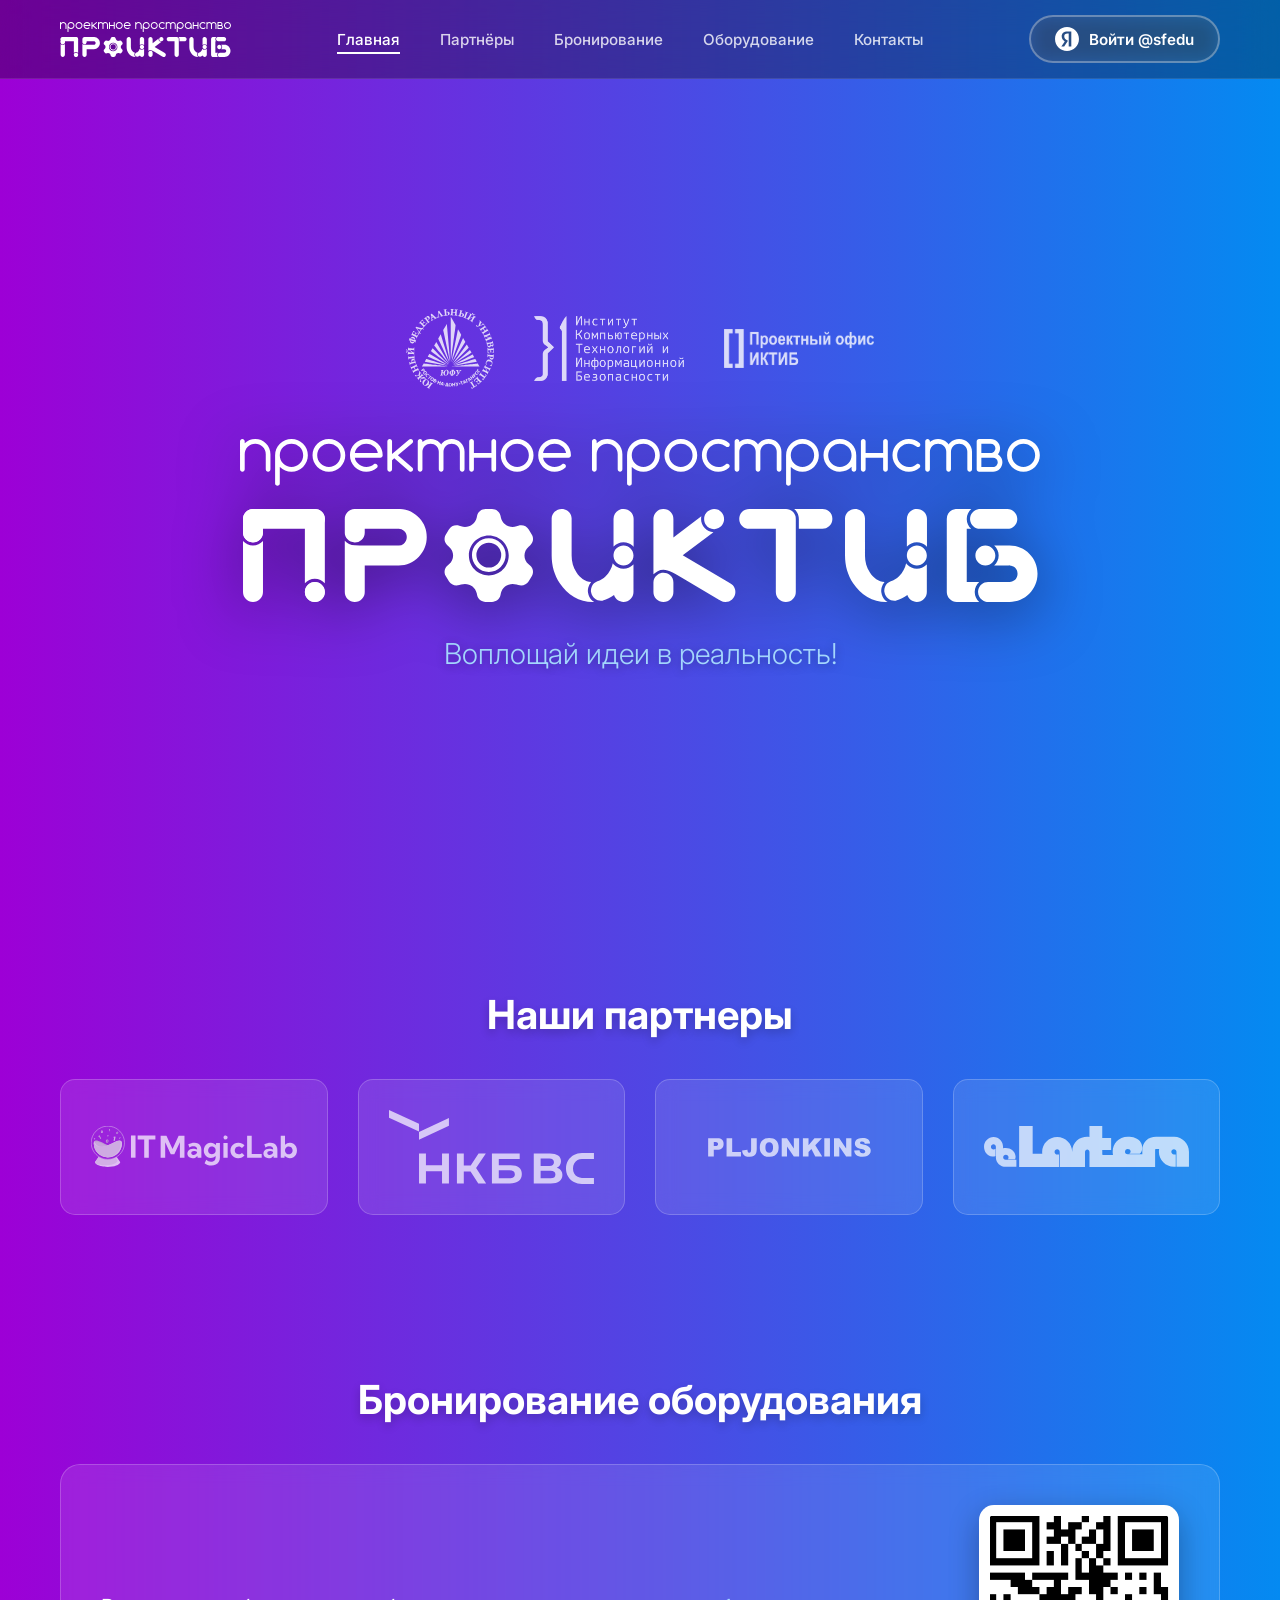
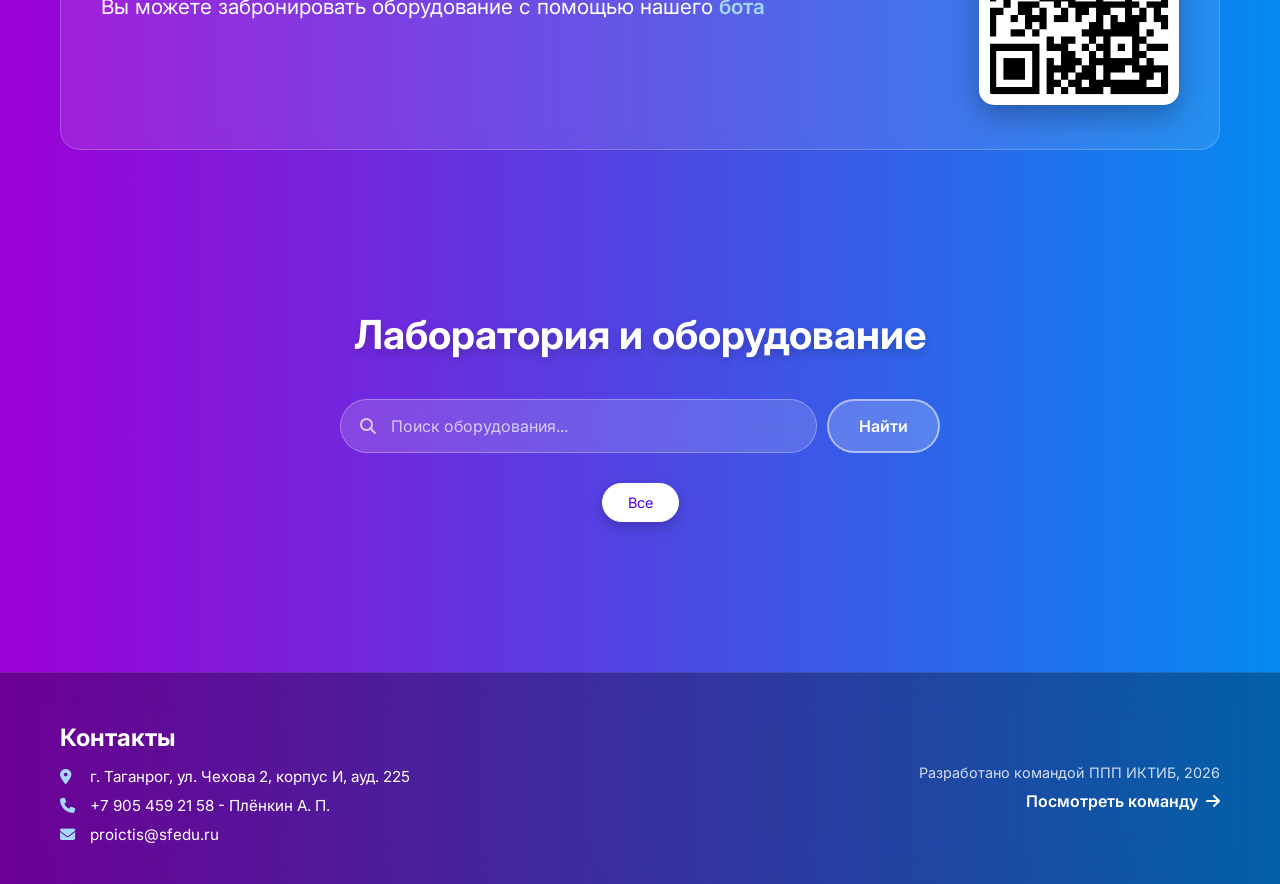
==== commit dc2d30fb: "fixing" ====
--- a/Frontend/index.html
+++ b/Frontend/index.html
@@ -1,3 +1,4 @@
+
 <!DOCTYPE html>
 <html lang="ru">
 <head>
@@ -39,7 +40,7 @@
                 </div>
                 <button class="auth-btn" id="authBtn">
                     <img src="./img/header/yandex__logo.svg" alt="Yandex" class="auth-icon">
-                    <span class="auth-text">Войти</span>
+                    <span class="auth-text">Войти @sfedu</span>
                 </button>
                 <!-- Аватар пользователя (скрыт по умолчанию, показывается после входа) -->
                 <div class="user-menu" id="userMenu" style="display: none;">
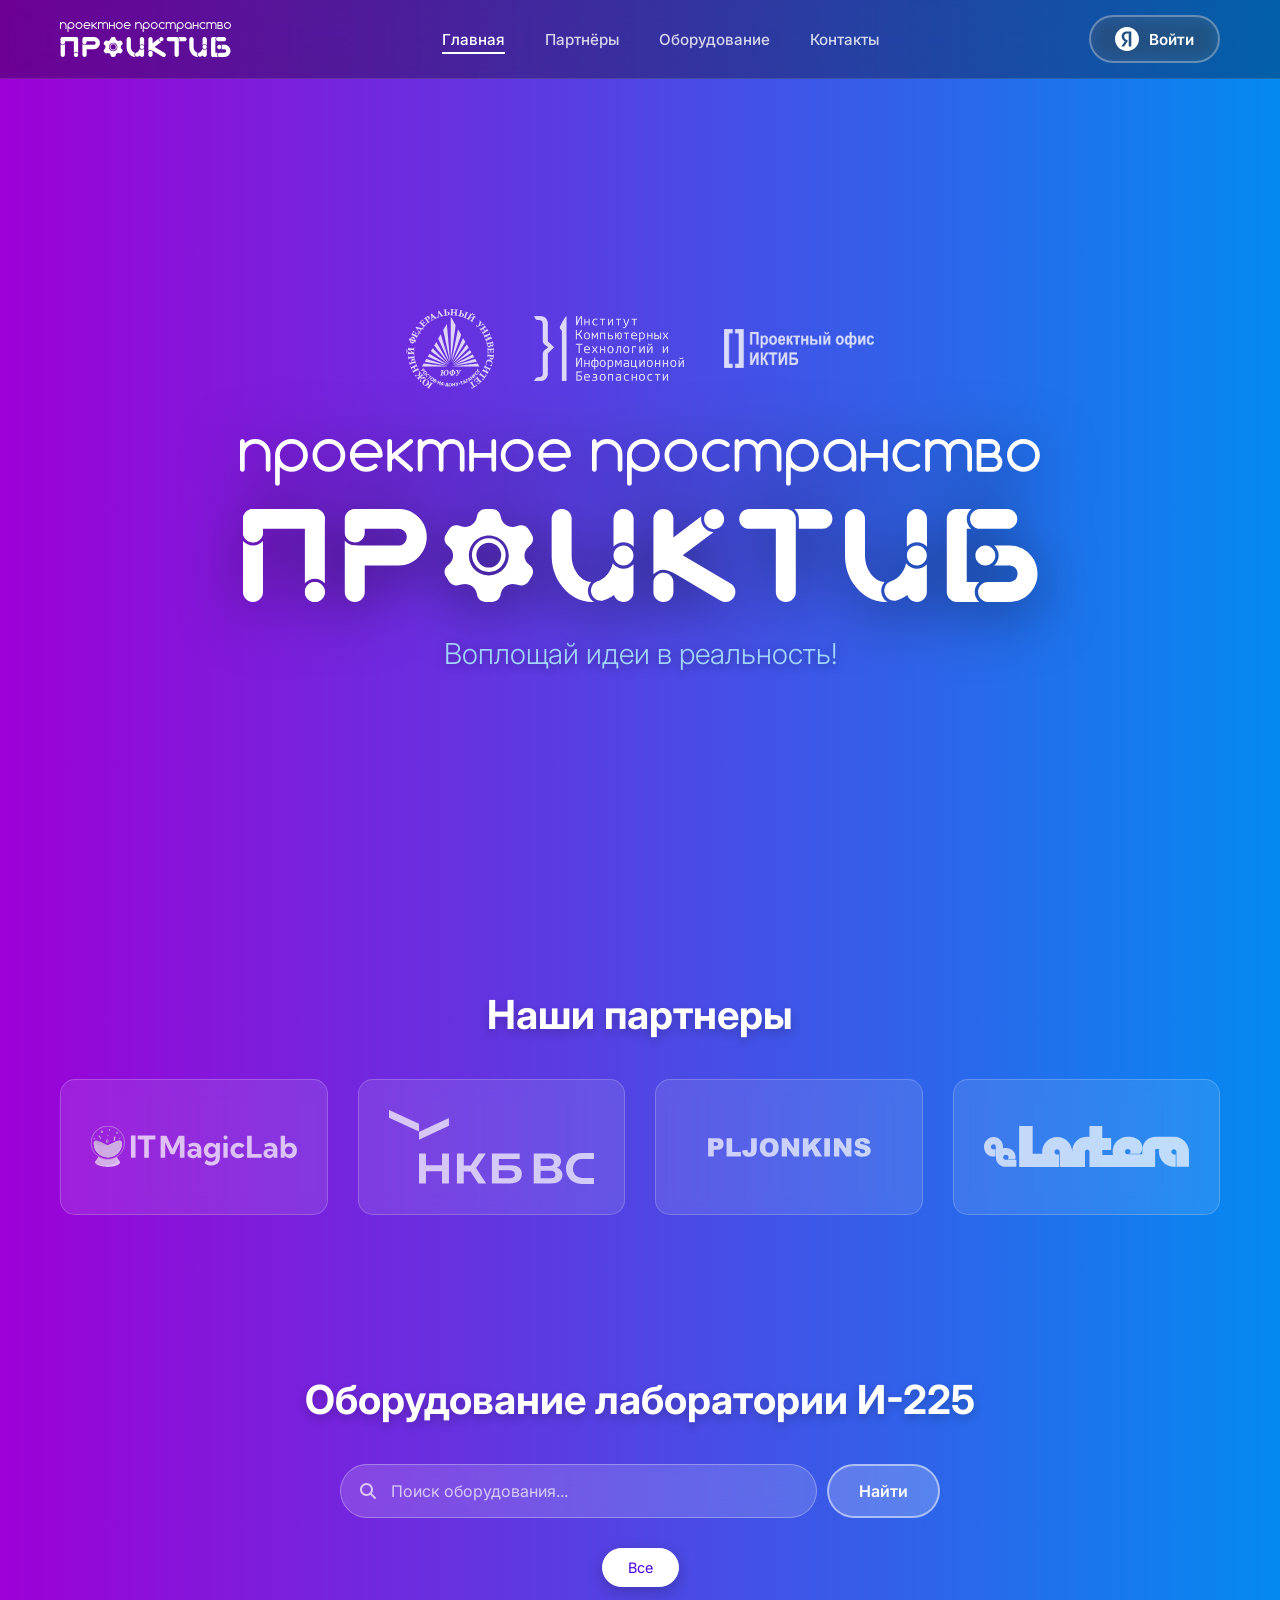
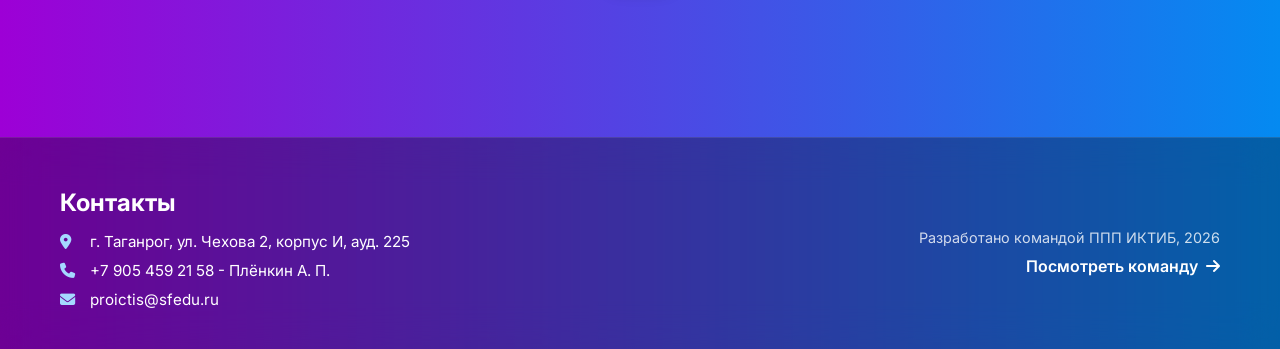
==== commit cf9709f4: "Edit front" ====
--- a/Frontend/index.html
+++ b/Frontend/index.html
@@ -1,4 +1,3 @@
-
 <!DOCTYPE html>
 <html lang="ru">
 <head>
@@ -8,6 +7,7 @@
     <link href="https://fonts.googleapis.com/css2?family=Inter:wght@300;400;600;800&display=swap" rel="stylesheet">
     <link rel="stylesheet" href="https://cdnjs.cloudflare.com/ajax/libs/font-awesome/6.4.0/css/all.min.css">
     <link rel="stylesheet" href="style.css">
+    <script src="https://cdn.jsdelivr.net/npm/qrcode@1.5.1/build/qrcode.min.js"></script>
 </head>
 <body>
 
@@ -40,7 +40,7 @@
                 </div>
                 <button class="auth-btn" id="authBtn">
                     <img src="./img/header/yandex__logo.svg" alt="Yandex" class="auth-icon">
-                    <span class="auth-text">Войти @sfedu</span>
+                    <span class="auth-text">Войти</span>
                 </button>
                 <!-- Аватар пользователя (скрыт по умолчанию, показывается после входа) -->
                 <div class="user-menu" id="userMenu" style="display: none;">
@@ -53,8 +53,10 @@
                         <div class="dropdown-header">
                             <img src="" alt="User" class="dropdown-avatar" id="dropdownAvatar">
                             <div class="dropdown-info">
-                                <div class="dropdown-name" id="dropdownName">Пользователь</div>
+                                <div class="dropdown-name" id="dropdownName">Имя Фамилия</div>
+                                <div class="dropdown-role" id="dropdownRole">Пользователь</div>
                                 <div class="dropdown-email" id="dropdownEmail">user@example.com</div>
+                                <!-- <div class="dropdown-role" id="dropdownRole">Пользователь</div> -->
                             </div>
                         </div>
                         <div class="dropdown-divider"></div>
@@ -130,19 +132,19 @@
             <h2 class="section-title">Бронирование оборудования</h2>
             <div class="booking-content">
                 <div class="booking-text">
-                    <p>Вы можете забронировать оборудование с помощью нашего <a href="https://t.me/PPP_ictis_bot" target="_blank" class="bot-link">бота</a></p>
-                </div>
-                <a href="https://t.me/PPP_ictis_bot" target="_blank">
-                    <div class="booking-qr">
-                        <img src="./img/qr-code2.png" alt="QR-код для бронирования">
-                    </div>
-                </a>
+                    <p>Вы можете забронировать оборудование с помощью нашего 
+                        <a href="#" class="bot-link dynamic-link" id="botLink">бота</a>
+                    </p>
+                </div>
+                <div class="booking-qr">
+                    <img data-qr-image alt="QR-код для бронирования" style="cursor: pointer;" title="Нажмите для перехода">
+                </div>
             </div>
         </section>
 
         <!-- Секция Оборудование -->
         <section class="equipment-section" id="equipment">
-            <h2 class="section-title">Лаборатория и оборудование</h2>
+            <h2 class="section-title">Оборудование лаборатории И-225</h2>
             
             <!-- Поиск с кнопкой -->
             <div class="search-container">
@@ -254,5 +256,6 @@
     <script src="./js/api.js"></script>
     <script src="./js/equipment.js"></script>
     <script src="./js/script.js"></script>
+    <script src="./js/booking.js"></script>
 </body>
 </html>
--- a/Frontend/style.css
+++ b/Frontend/style.css
@@ -1408,24 +1408,28 @@
 .dropdown-info {
     flex: 1;
     min-width: 0;
+    display: flex;
+    flex-direction: column;
+    gap: 4px;
 }
 
 .dropdown-name {
     font-size: 1.05rem;
     font-weight: 600;
     color: #333;
-    margin-bottom: 5px;
+    line-height: 1.3;
     white-space: nowrap;
     overflow: hidden;
     text-overflow: ellipsis;
 }
 
 .dropdown-email {
-    font-size: 0.85rem;
+    font-size: 0.8rem;
     color: #666;
     white-space: nowrap;
     overflow: hidden;
     text-overflow: ellipsis;
+    line-height: 1.3;
 }
 
 .dropdown-divider {
@@ -2039,7 +2043,7 @@
 }
 
 /* ========== ИСПРАВЛЕНИЕ АДАПТИВА ХЕДЕРА (МОБИЛЬНЫЕ) ========== */
-@media (max-width: 768px) {
+@media (max-width: 900px) {
     /* Уменьшаем высоту хедера */
     .navbar {
         padding: 8px 0;
@@ -2224,7 +2228,7 @@
 @media (max-width: 768px) {
 /* Уменьшаем высоту хедера */
 .navbar {
-padding: 8px 0;
+    padding: 8px 0;
 }
 
 /* Жёстко выстраиваем в одну строку, запрещаем перенос */
@@ -2316,7 +2320,7 @@
 /* Для очень маленьких экранов */
 @media (max-width: 480px) {
 .navbar {
-padding: 6px 0;
+    padding: 6px 0;
 }
 
 .nav-logo-img {
@@ -2342,6 +2346,24 @@
 .dropdown-email {
     max-width: 150px;
 }
+}
+
+@media (max-width: 900px) {
+    .user-dropdown-menu {
+        top: 45px !important;
+    }
+}
+
+@media (max-width: 768px) {
+    .user-dropdown-menu {
+        top: 50px !important;
+    }
+}
+
+@media (max-width: 480px) {
+    .user-dropdown-menu {
+        top: 45px !important;
+    }
 }
 
 @media (max-width: 768px) {
@@ -2353,7 +2375,7 @@
         position: fixed !important;
         
         /* Отступ сверху (под хедер) */
-        top: 55px !important; 
+        /* top: 55px !important;  */
         
         /* ПРИЖИМАЕМ К ПРАВОМУ КРАЮ (совпадает с отступом хедера) */
         right: 15px !important; 
@@ -2462,4 +2484,61 @@
     object-fit: contain;
     display: block;
     border-radius: 10px;
+}
+
+/* ========== РОЛЬ В МЕНЮ ПОЛЬЗОВАТЕЛЯ ========== */
+.dropdown-role {
+    font-size: 0.75rem;
+    font-weight: 600;
+    padding: 2px 10px;
+    border-radius: 12px;
+    display: inline-flex;
+    align-items: center;
+    width: fit-content;
+    line-height: 1.4;
+    transition: all 0.2s ease;
+    /* Убираем margin, используем gap у родителя */
+}
+
+.role-student {
+    background: rgba(4, 138, 241, 0.12);
+    color: #0284c7;
+}
+
+.role-admin {
+    background: rgba(157, 0, 214, 0.12);
+    color: #9333ea;
+}
+
+.role-super_admin {
+    background: linear-gradient(135deg, rgba(157, 0, 214, 0.15), rgba(4, 138, 241, 0.15));
+    color: #7e22ce;
+    font-weight: 700;
+}
+
+/* Дефолтная роль */
+.dropdown-role:not([class*="role-"]) {
+    background: rgba(100, 116, 139, 0.1);
+    color: #64748b;
+}
+
+/* Ховер-эффект для роли (опционально) */
+.dropdown-role:hover {
+    transform: scale(1.02);
+    filter: brightness(0.98);
+}
+
+/* Адаптивность */
+@media (max-width: 480px) {
+    .dropdown-name {
+        font-size: 0.95rem;
+    }
+    .dropdown-role {
+        font-size: 0.7rem;
+        padding: 2px 8px;
+        border-radius: 10px;
+    }
+    .dropdown-email {
+        font-size: 0.75rem;
+    }
 }
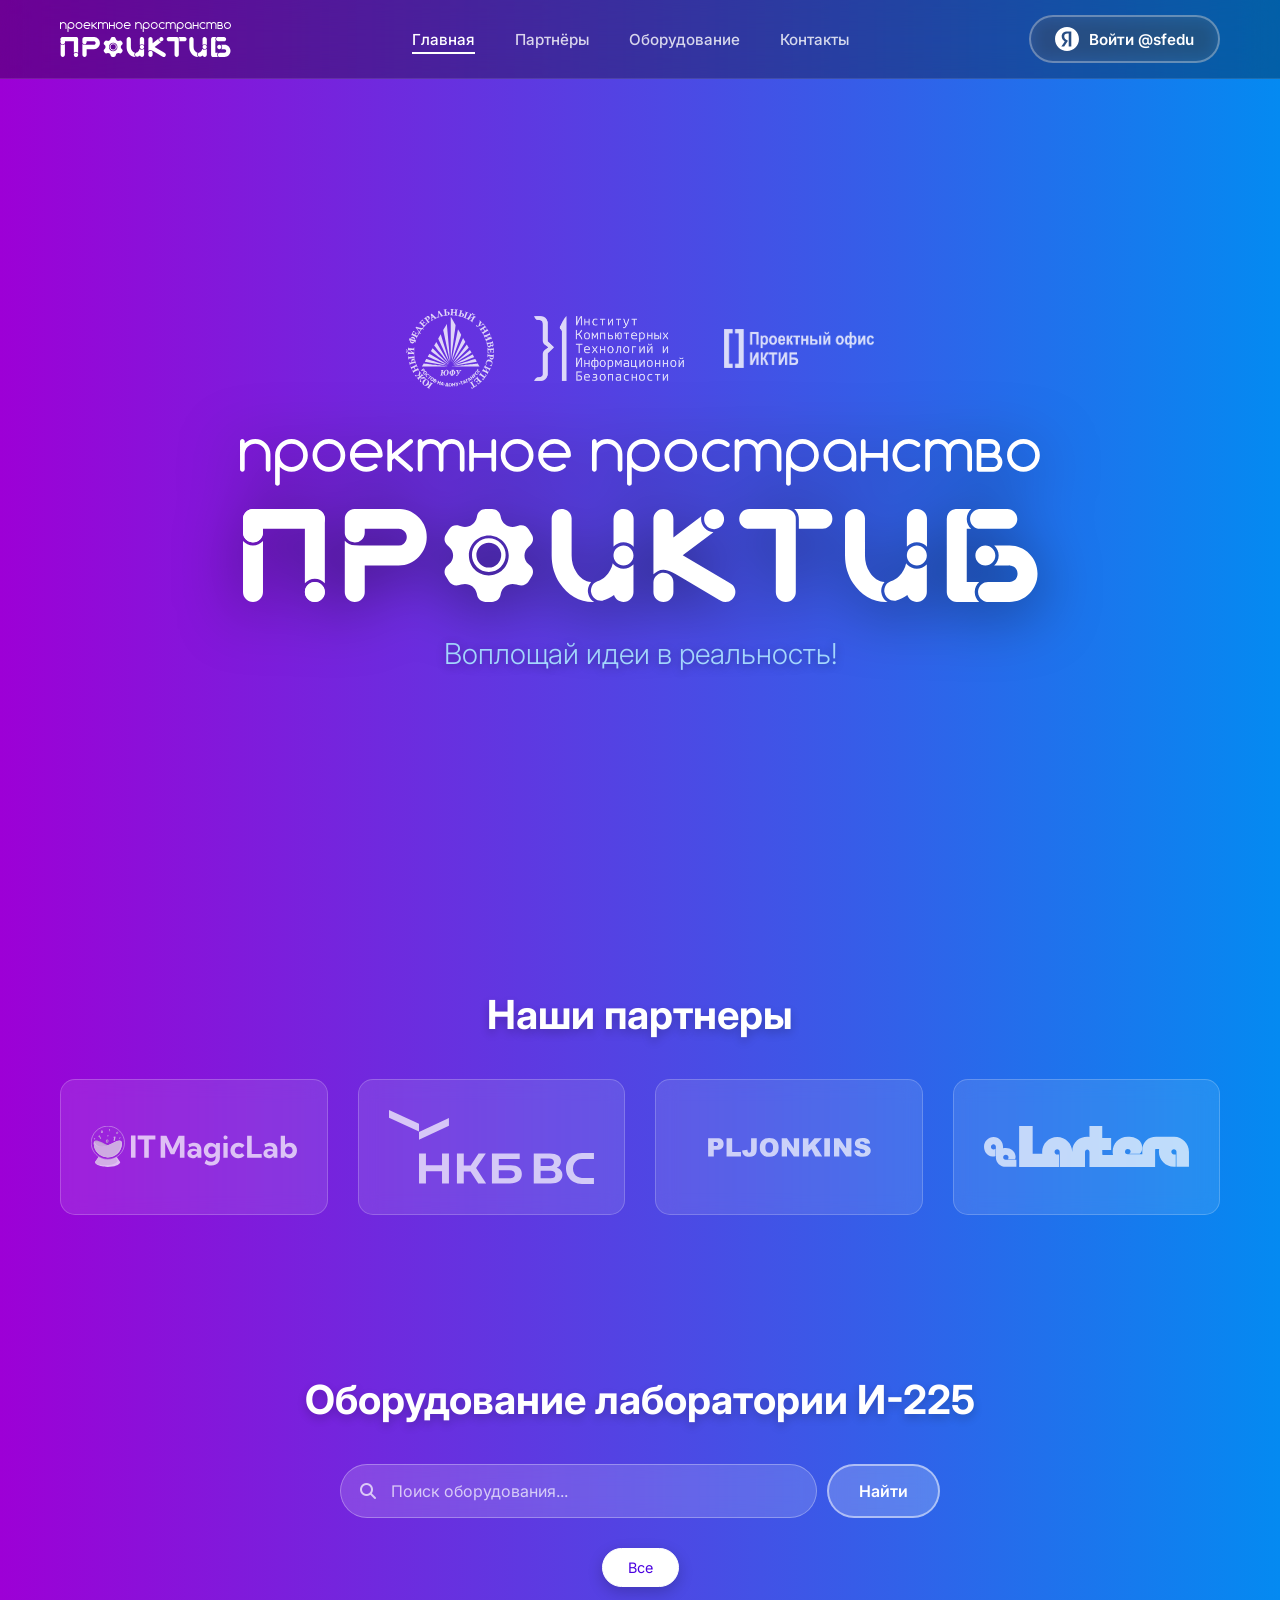
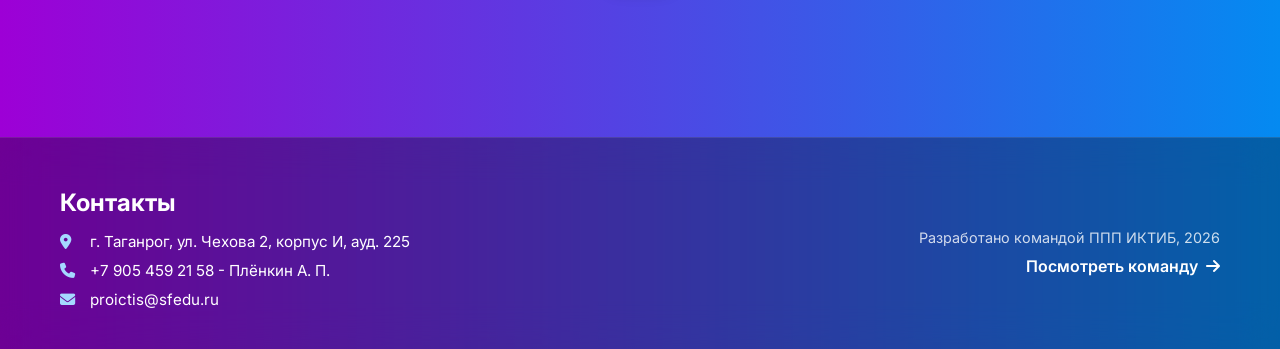
==== commit 0dcafa8d: "Edit frontend" ====
--- a/Frontend/index.html
+++ b/Frontend/index.html
@@ -40,7 +40,7 @@
                 </div>
                 <button class="auth-btn" id="authBtn">
                     <img src="./img/header/yandex__logo.svg" alt="Yandex" class="auth-icon">
-                    <span class="auth-text">Войти</span>
+                    <span class="auth-text">Войти @sfedu</span>
                 </button>
                 <!-- Аватар пользователя (скрыт по умолчанию, показывается после входа) -->
                 <div class="user-menu" id="userMenu" style="display: none;">
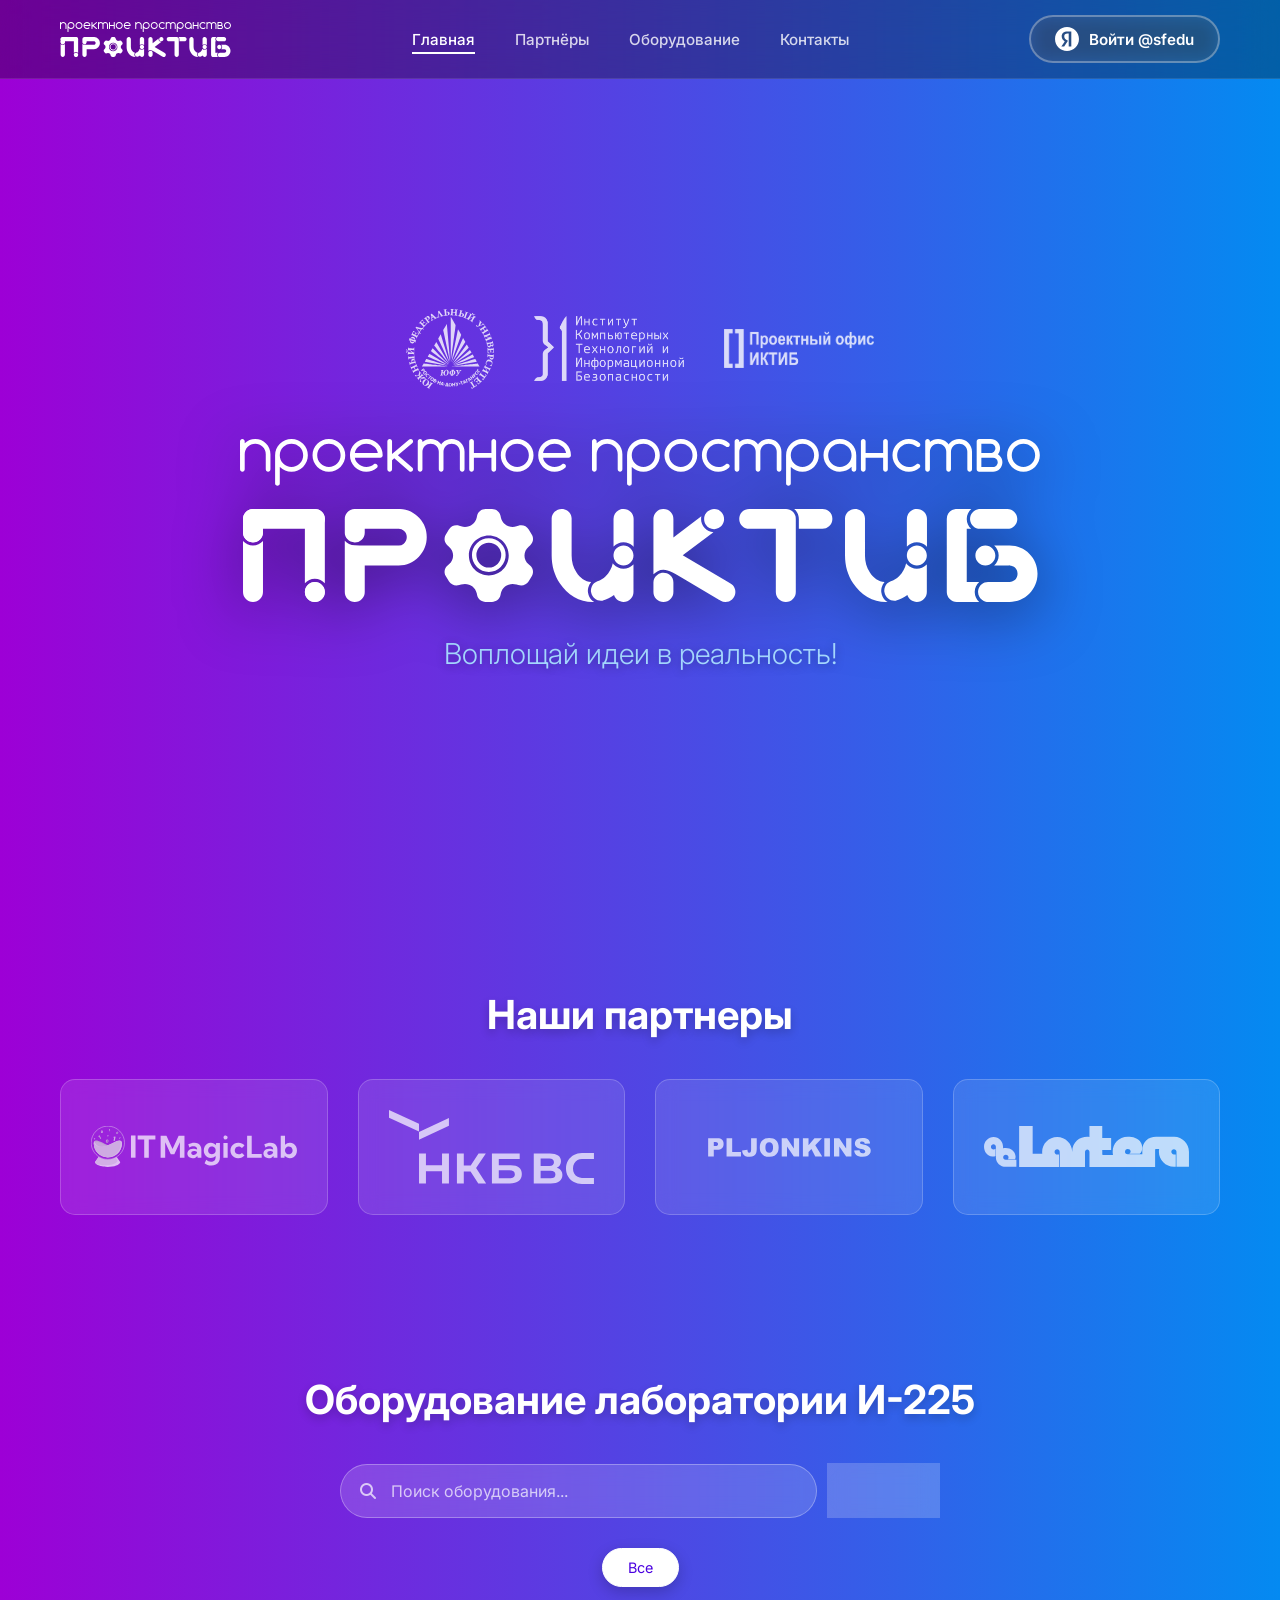
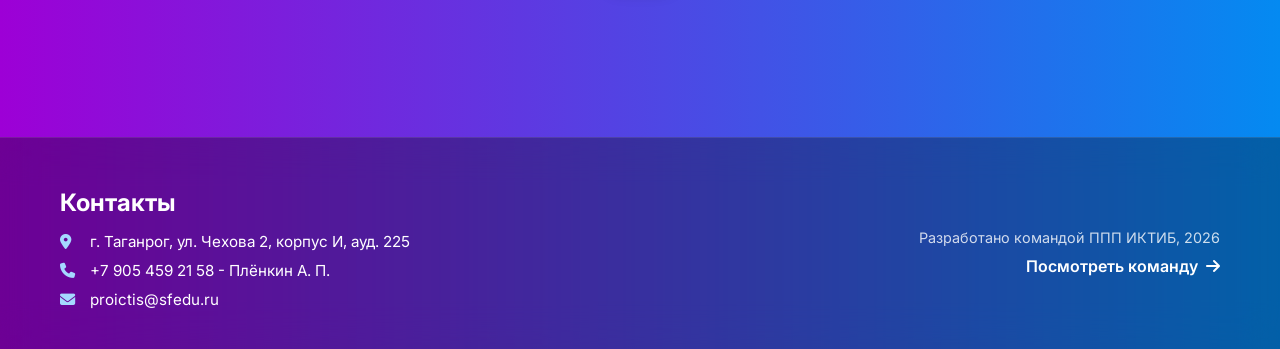
==== commit 90a803df: "Change roles logic" ====
--- a/Frontend/index.html
+++ b/Frontend/index.html
@@ -252,10 +252,58 @@
         </div>
     </footer>
 
+    <!-- Модальное окно: Выдать роль -->
+    <div class="modal" id="grantRoleModal">
+        <div class="modal-content" style="max-width: 900px; padding: 40px;">
+            <button class="modal-close"><i class="fas fa-times"></i></button>
+            <h2 style="text-align: center; margin-bottom: 30px; color: #333;">Выдать роль</h2>
+            
+            <p style="text-align: center; color: #666; margin-bottom: 25px; font-size: 1.1rem;">
+                Выберите пользователя, а затем назначьте ему роль
+            </p>
+            
+            <div class="user-table-container">
+                <table class="user-table">
+                    <thead>
+                        <tr>
+                            <th style="width: 40px;">
+                                <input type="checkbox" id="selectAllUsers">
+                            </th>
+                            <th>Имя Фамилия</th>
+                            <th>Email</th>
+                            <th>Текущая роль</th>
+                        </tr>
+                    </thead>
+                    <tbody id="usersTableBody">
+                        <!-- Сюда JS подгрузит пользователей -->
+                    </tbody>
+                </table>
+            </div>
+            
+            <div class="role-selection-row">
+                <label for="newRoleSelect" style="font-weight: 600; color: #333; margin-right: 15px;">
+                    Новая роль:
+                </label>
+                <select id="newRoleSelect" class="role-select">
+                    <option value="">Выберите роль...</option>
+                    <option value="Super_Admin">Главный администратор</option>
+                    <option value="Admin">Администратор</option>
+                    <option value="Student">Студент</option>
+                </select>
+            </div>
+            
+            <button class="grant-role-btn" id="confirmGrantRoleBtn">
+                <i class="fas fa-user-plus"></i>
+                <span>Выдать роль</span>
+            </button>
+        </div>
+    </div>
+
     <!-- Подключаем скрипты -->
     <script src="./js/api.js"></script>
     <script src="./js/equipment.js"></script>
     <script src="./js/script.js"></script>
     <script src="./js/booking.js"></script>
+    <script src="./js/role.js"></script>
 </body>
 </html>
--- a/Frontend/style.css
+++ b/Frontend/style.css
@@ -1445,7 +1445,7 @@
     border: none;
     display: flex;
     align-items: center;
-    gap: 12px;
+    gap: 16px;
     cursor: pointer;
     transition: all 0.3s ease;
     font-size: 0.95rem;
@@ -2541,4 +2541,591 @@
     .dropdown-email {
         font-size: 0.75rem;
     }
+}
+
+/* ========== КНОПКА: ВЫДАТЬ РОЛЬ ========== */
+.dropdown-role-btn {
+    width: 100%;
+    padding: 15px 20px;
+    background: none;
+    border: none;
+    display: flex;
+    align-items: center;
+    gap: 12px;
+    cursor: pointer;
+    transition: all 0.3s ease;
+    font-size: 0.95rem;
+    color: #333;
+    font-family: 'Inter', sans-serif;
+    font-weight: 500;
+}
+
+.dropdown-role-btn:hover {
+    background: rgba(157, 0, 214, 0.08); /* Мягкий фиолетовый фон */
+    color: #9d00d6;
+}
+
+.dropdown-role-btn i {
+    font-size: 1.1rem;
+    color: #333;
+    transition: color 0.3s ease;
+}
+
+.dropdown-role-btn:hover i {
+    color: #9d00d6;
+}
+
+/* Адаптивность для мобильных */
+@media (max-width: 480px) {
+    .dropdown-role-btn {
+        padding: 12px 15px;
+        font-size: 0.9rem;
+    }
+    .dropdown-role-btn i {
+        font-size: 1rem;
+    }
+}
+
+/* ========== ТАБЛИЦА ПОЛЬЗОВАТЕЛЕЙ ==========
+.user-table-container {
+    max-height: 400px;
+    overflow-y: auto;
+    border: 2px solid rgba(157, 0, 214, 0.2);
+    border-radius: 15px;
+    background: #fff;
+    margin-bottom: 25px;
+} */
+
+/* .user-table {
+    width: 100%;
+    border-collapse: collapse;
+    font-size: 0.95rem;
+    color: #333;
+} */
+
+/* .user-table th {
+    background: linear-gradient(135deg, rgba(157, 0, 214, 0.1) 0%, rgba(4, 138, 241, 0.1) 100%);
+    padding: 15px;
+    text-align: left;
+    font-weight: 600;
+    position: sticky;
+    top: 0;
+    z-index: 2;
+    border-bottom: 2px solid rgba(157, 0, 214, 0.2);
+} */
+
+/* .user-table td {
+    padding: 14px 15px;
+    border-bottom: 1px solid rgba(0, 0, 0, 0.05);
+    vertical-align: middle;
+} */
+
+/* .user-table tr:hover {
+    background: rgba(157, 0, 214, 0.05);
+} */
+
+/* .user-table tr.selected {
+    background: rgba(157, 0, 214, 0.15) !important;
+} */
+
+/* .user-table input[type="checkbox"] {
+    width: 18px;
+    height: 18px;
+    cursor: pointer;
+    accent-color: #9d00d6;
+} */
+
+/* Роль в таблице */
+.role-badge {
+    display: inline-block;
+    padding: 4px 12px;
+    border-radius: 20px;
+    font-size: 0.85rem;
+    font-weight: 600;
+}
+
+.role-badge.student {
+    background: rgba(4, 138, 241, 0.15);
+    color: #048af1;
+}
+
+.role-badge.admin {
+    background: rgba(157, 0, 214, 0.15);
+    color: #9d00d6;
+}
+
+.role-badge.super_admin {
+    background: linear-gradient(135deg, rgba(157, 0, 214, 0.2), rgba(4, 138, 241, 0.2));
+    color: #7e22ce;
+    font-weight: 700;
+}
+
+/* Строка выбора роли */
+.role-selection-row {
+    display: flex;
+    align-items: center;
+    margin-bottom: 25px;
+    padding: 20px;
+    background: rgba(157, 0, 214, 0.05);
+    border-radius: 15px;
+}
+
+.role-select {
+    flex: 1;
+    max-width: 300px;
+    padding: 14px 20px;
+    border: 2px solid rgba(157, 0, 214, 0.3);
+    border-radius: 12px;
+    background: #fff;
+    color: #333;
+    font-size: 1rem;
+    font-family: 'Inter', sans-serif;
+    cursor: pointer;
+    outline: none;
+    transition: all 0.3s ease;
+}
+
+.role-select:focus {
+    border-color: #9d00d6;
+    box-shadow: 0 0 0 4px rgba(157, 0, 214, 0.1);
+}
+
+/* Кнопка выдачи роли */
+.grant-role-btn {
+    width: 100%;
+    padding: 18px 40px;
+    background: linear-gradient(135deg, #9d00d6 0%, #048af1 100%);
+    color: #fff;
+    border: none;
+    border-radius: 30px;
+    font-size: 1.15rem;
+    font-weight: 600;
+    cursor: pointer;
+    transition: all 0.3s ease;
+    display: flex;
+    align-items: center;
+    justify-content: center;
+    gap: 12px;
+    box-shadow: 0 8px 25px rgba(157, 0, 214, 0.3);
+}
+
+.grant-role-btn:hover {
+    transform: translateY(-3px);
+    box-shadow: 0 12px 35px rgba(157, 0, 214, 0.4);
+}
+
+.grant-role-btn:active {
+    transform: translateY(-1px);
+}
+
+.grant-role-btn:disabled {
+    opacity: 0.5;
+    cursor: not-allowed;
+    transform: none;
+}
+
+/* Скроллбар для таблицы */
+.user-table-container::-webkit-scrollbar {
+    width: 8px;
+}
+
+.user-table-container::-webkit-scrollbar-track {
+    background: rgba(157, 0, 214, 0.05);
+    border-radius: 10px;
+}
+
+.user-table-container::-webkit-scrollbar-thumb {
+    background: linear-gradient(135deg, #9d00d6, #048af1);
+    border-radius: 10px;
+}
+
+/* Адаптивность */
+@media (max-width: 768px) {
+    .user-table-container {
+        max-height: 300px;
+    }
+    
+    .user-table th,
+    .user-table td {
+        padding: 10px;
+        font-size: 0.9rem;
+    }
+    
+    .role-selection-row {
+        flex-direction: column;
+        align-items: flex-start;
+        gap: 15px;
+    }
+    
+    .role-select {
+        max-width: 100%;
+        width: 100%;
+    }
+}
+
+/* ========== УЛУЧШЕННАЯ ТАБЛИЦА ПОЛЬЗОВАТЕЛЕЙ ========== */
+.user-table-container {
+    max-height: 400px;
+    overflow-y: auto;
+    border: 2px solid rgba(157, 0, 214, 0.15);
+    border-radius: 20px;
+    background: #fff;
+    margin-bottom: 25px;
+    box-shadow: 0 5px 20px rgba(157, 0, 214, 0.08);
+}
+
+.user-table {
+    width: 100%;
+    border-collapse: separate;
+    border-spacing: 0;
+    font-size: 0.95rem;
+    color: #333;
+}
+
+.user-table th {
+    /* Плавный градиент для всей шапки */
+    background: linear-gradient(135deg, rgba(157, 0, 214, 0.08) 0%, rgba(4, 138, 241, 0.08) 100%);
+    padding: 18px 20px;
+    text-align: left;
+    font-weight: 600;
+    color: #5a3d7a;
+    position: sticky;
+    top: 0;
+    z-index: 2;
+    border-bottom: 2px solid rgba(157, 0, 214, 0.15);
+    backdrop-filter: blur(10px);
+}
+
+/* Первый столбец с чекбоксом */
+.user-table th:first-child {
+    border-radius: 15px 0 0 0;
+    width: 50px;
+    text-align: center;
+}
+
+/* Последний столбец */
+.user-table th:last-child {
+    border-radius: 0 15px 0 0;
+}
+
+.user-table td {
+    padding: 16px 20px;
+    border-bottom: 1px solid rgba(157, 0, 214, 0.08);
+    vertical-align: middle;
+    transition: all 0.3s ease;
+}
+
+.user-table tr:hover td {
+    background: rgba(157, 0, 214, 0.03);
+}
+
+.user-table tr.selected td {
+    background: rgba(157, 0, 214, 0.12) !important;
+}
+
+/* Чекбокс в таблице */
+.user-table input[type="checkbox"] {
+    width: 20px;
+    height: 20px;
+    cursor: pointer;
+    accent-color: #9d00d6;
+    border: 2px solid rgba(157, 0, 214, 0.3);
+    border-radius: 6px;
+}
+
+/* ========== КРАСИВЫЙ ВЫПАДАЮЩИЙ СПИСОК (как в добавлении оборудования) ========== */
+.role-dropdown-wrapper {
+    position: relative;
+    flex: 1;
+    max-width: 400px;
+}
+
+.role-dropdown-trigger {
+    display: flex;
+    align-items: center;
+    justify-content: space-between;
+    padding: 16px 24px;
+    border: 2px solid rgba(157, 0, 214, 0.25);
+    border-radius: 15px;
+    background: rgba(157, 0, 214, 0.03);
+    cursor: pointer;
+    transition: all 0.3s cubic-bezier(0.4, 0, 0.2, 1);
+    user-select: none;
+    font-family: 'Inter', sans-serif;
+}
+
+.role-dropdown-trigger:hover {
+    border-color: rgba(157, 0, 214, 0.4);
+    background: rgba(157, 0, 214, 0.06);
+    transform: translateY(-1px);
+    box-shadow: 0 4px 12px rgba(157, 0, 214, 0.1);
+}
+
+.role-dropdown-trigger.active {
+    border-color: #9d00d6;
+    background: rgba(157, 0, 214, 0.08);
+    box-shadow: 0 0 0 4px rgba(157, 0, 214, 0.1);
+}
+
+.role-dropdown-selected {
+    color: #5a3d7a;
+    font-size: 1rem;
+    font-weight: 500;
+    transition: color 0.3s ease;
+}
+
+.role-dropdown-trigger.active .role-dropdown-selected {
+    color: #9d00d6;
+    font-weight: 600;
+}
+
+.role-dropdown-arrow {
+    color: #9d00d6;
+    font-size: 0.9rem;
+    transition: transform 0.3s cubic-bezier(0.4, 0, 0.2, 1);
+    margin-left: 12px;
+}
+
+.role-dropdown-trigger.active .role-dropdown-arrow {
+    transform: rotate(180deg);
+}
+
+.role-dropdown-menu {
+    position: absolute;
+    top: calc(100% + 10px);
+    left: 0;
+    width: 100%;
+    background: #ffffff;
+    border: 2px solid rgba(157, 0, 214, 0.15);
+    border-radius: 15px;
+    box-shadow: 0 15px 50px rgba(157, 0, 214, 0.2);
+    max-height: 0;
+    overflow: hidden;
+    opacity: 0;
+    transform: translateY(-10px);
+    transition: all 0.3s cubic-bezier(0.4, 0, 0.2, 1);
+    z-index: 100;
+}
+
+.role-dropdown-menu.open {
+    max-height: 250px;
+    overflow-y: auto;
+    opacity: 1;
+    transform: translateY(0);
+}
+
+/* Кастомный скроллбар */
+.role-dropdown-menu::-webkit-scrollbar {
+    width: 6px;
+}
+
+.role-dropdown-menu::-webkit-scrollbar-track {
+    background: rgba(157, 0, 214, 0.05);
+    border-radius: 10px;
+}
+
+.role-dropdown-menu::-webkit-scrollbar-thumb {
+    background: linear-gradient(135deg, #9d00d6, #048af1);
+    border-radius: 10px;
+}
+
+.role-dropdown-option {
+    padding: 16px 24px;
+    color: #333;
+    font-size: 0.95rem;
+    font-weight: 500;
+    cursor: pointer;
+    transition: all 0.2s ease;
+    border-bottom: 1px solid rgba(157, 0, 214, 0.06);
+    display: flex;
+    align-items: center;
+    gap: 12px;
+}
+
+.role-dropdown-option:last-child {
+    border-bottom: none;
+}
+
+.role-dropdown-option:hover {
+    background: linear-gradient(135deg, rgba(157, 0, 214, 0.08) 0%, rgba(4, 138, 241, 0.08) 100%);
+    color: #9d00d6;
+    padding-left: 32px;
+}
+
+.role-dropdown-option.selected {
+    background: linear-gradient(135deg, rgba(157, 0, 214, 0.15) 0%, rgba(4, 138, 241, 0.15) 100%);
+    color: #9d00d6;
+    font-weight: 600;
+}
+
+.role-dropdown-option.selected::before {
+    content: '✓';
+    font-size: 1.1rem;
+    color: #9d00d6;
+}
+
+/* Плейсхолдер */
+.role-dropdown-option.placeholder {
+    color: #999;
+    font-style: italic;
+}
+
+.role-dropdown-option.placeholder:hover {
+    color: #9d00d6;
+    font-style: normal;
+    padding-left: 32px;
+}
+
+/* ========== РОЛЬ В ТАБЛИЦЕ ========== */
+.role-badge {
+    display: inline-flex;
+    align-items: center;
+    padding: 6px 16px;
+    border-radius: 20px;
+    font-size: 0.85rem;
+    font-weight: 600;
+    transition: all 0.3s ease;
+}
+
+.role-badge.student {
+    background: linear-gradient(135deg, rgba(4, 138, 241, 0.15), rgba(4, 138, 241, 0.08));
+    color: #048af1;
+    border: 1px solid rgba(4, 138, 241, 0.25);
+}
+
+.role-badge.admin {
+    background: linear-gradient(135deg, rgba(157, 0, 214, 0.15), rgba(157, 0, 214, 0.08));
+    color: #9d00d6;
+    border: 1px solid rgba(157, 0, 214, 0.25);
+}
+
+.role-badge.super_admin {
+    background: linear-gradient(135deg, rgba(157, 0, 214, 0.2), rgba(4, 138, 241, 0.2));
+    color: #7e22ce;
+    border: 1px solid rgba(157, 0, 214, 0.35);
+    font-weight: 700;
+}
+
+/* ========== СТИЛИ ДЛЯ МОДАЛЬНОГО ОКНА ========== */
+.grant-role-modal-content {
+    background: #ffffff;
+    border-radius: 30px;
+    padding: 40px;
+    width: 95%;
+    max-width: 900px;
+    max-height: 90vh;
+    overflow-y: auto;
+    position: relative;
+    box-shadow: 0 25px 80px rgba(157, 0, 214, 0.25);
+}
+
+.grant-role-title {
+    font-size: 2rem;
+    font-weight: 700;
+    color: #333;
+    margin-bottom: 10px;
+    text-align: center;
+    background: linear-gradient(135deg, #9d00d6 0%, #048af1 100%);
+    -webkit-background-clip: text;
+    -webkit-text-fill-color: transparent;
+    background-clip: text;
+}
+
+.grant-role-subtitle {
+    text-align: center;
+    color: #666;
+    margin-bottom: 30px;
+    font-size: 1rem;
+}
+
+.role-selection-section {
+    background: linear-gradient(135deg, rgba(157, 0, 214, 0.03) 0%, rgba(4, 138, 241, 0.03) 100%);
+    padding: 25px;
+    border-radius: 20px;
+    margin-bottom: 25px;
+    border: 1px solid rgba(157, 0, 214, 0.1);
+}
+
+.role-selection-label {
+    font-size: 1rem;
+    font-weight: 600;
+    color: #5a3d7a;
+    margin-bottom: 15px;
+    display: block;
+}
+
+/* Кнопка выдачи роли */
+.grant-role-btn {
+    width: 100%;
+    padding: 18px 40px;
+    background: linear-gradient(135deg, #9d00d6 0%, #048af1 100%);
+    color: #fff;
+    border: none;
+    border-radius: 25px;
+    font-size: 1.1rem;
+    font-weight: 600;
+    cursor: pointer;
+    transition: all 0.3s cubic-bezier(0.4, 0, 0.2, 1);
+    display: flex;
+    align-items: center;
+    justify-content: center;
+    gap: 12px;
+    box-shadow: 0 8px 25px rgba(157, 0, 214, 0.35);
+    margin-top: 10px;
+}
+
+.grant-role-btn:hover {
+    transform: translateY(-3px);
+    box-shadow: 0 12px 40px rgba(157, 0, 214, 0.45);
+}
+
+.grant-role-btn:active {
+    transform: translateY(-1px);
+}
+
+.grant-role-btn:disabled {
+    opacity: 0.5;
+    cursor: not-allowed;
+    transform: none;
+}
+
+/* Скроллбар для таблицы */
+.user-table-container::-webkit-scrollbar {
+    width: 8px;
+    height: 8px;
+}
+
+.user-table-container::-webkit-scrollbar-track {
+    background: rgba(157, 0, 214, 0.05);
+    border-radius: 10px;
+}
+
+.user-table-container::-webkit-scrollbar-thumb {
+    background: linear-gradient(135deg, #9d00d6, #048af1);
+    border-radius: 10px;
+}
+
+/* Адаптивность */
+@media (max-width: 768px) {
+    .user-table-container {
+        max-height: 300px;
+    }
+    
+    .user-table th,
+    .user-table td {
+        padding: 12px 15px;
+        font-size: 0.9rem;
+    }
+    
+    .role-dropdown-wrapper {
+        max-width: 100%;
+    }
+    
+    .grant-role-modal-content {
+        padding: 30px 20px;
+    }
+    
+    .grant-role-title {
+        font-size: 1.6rem;
+    }
 }
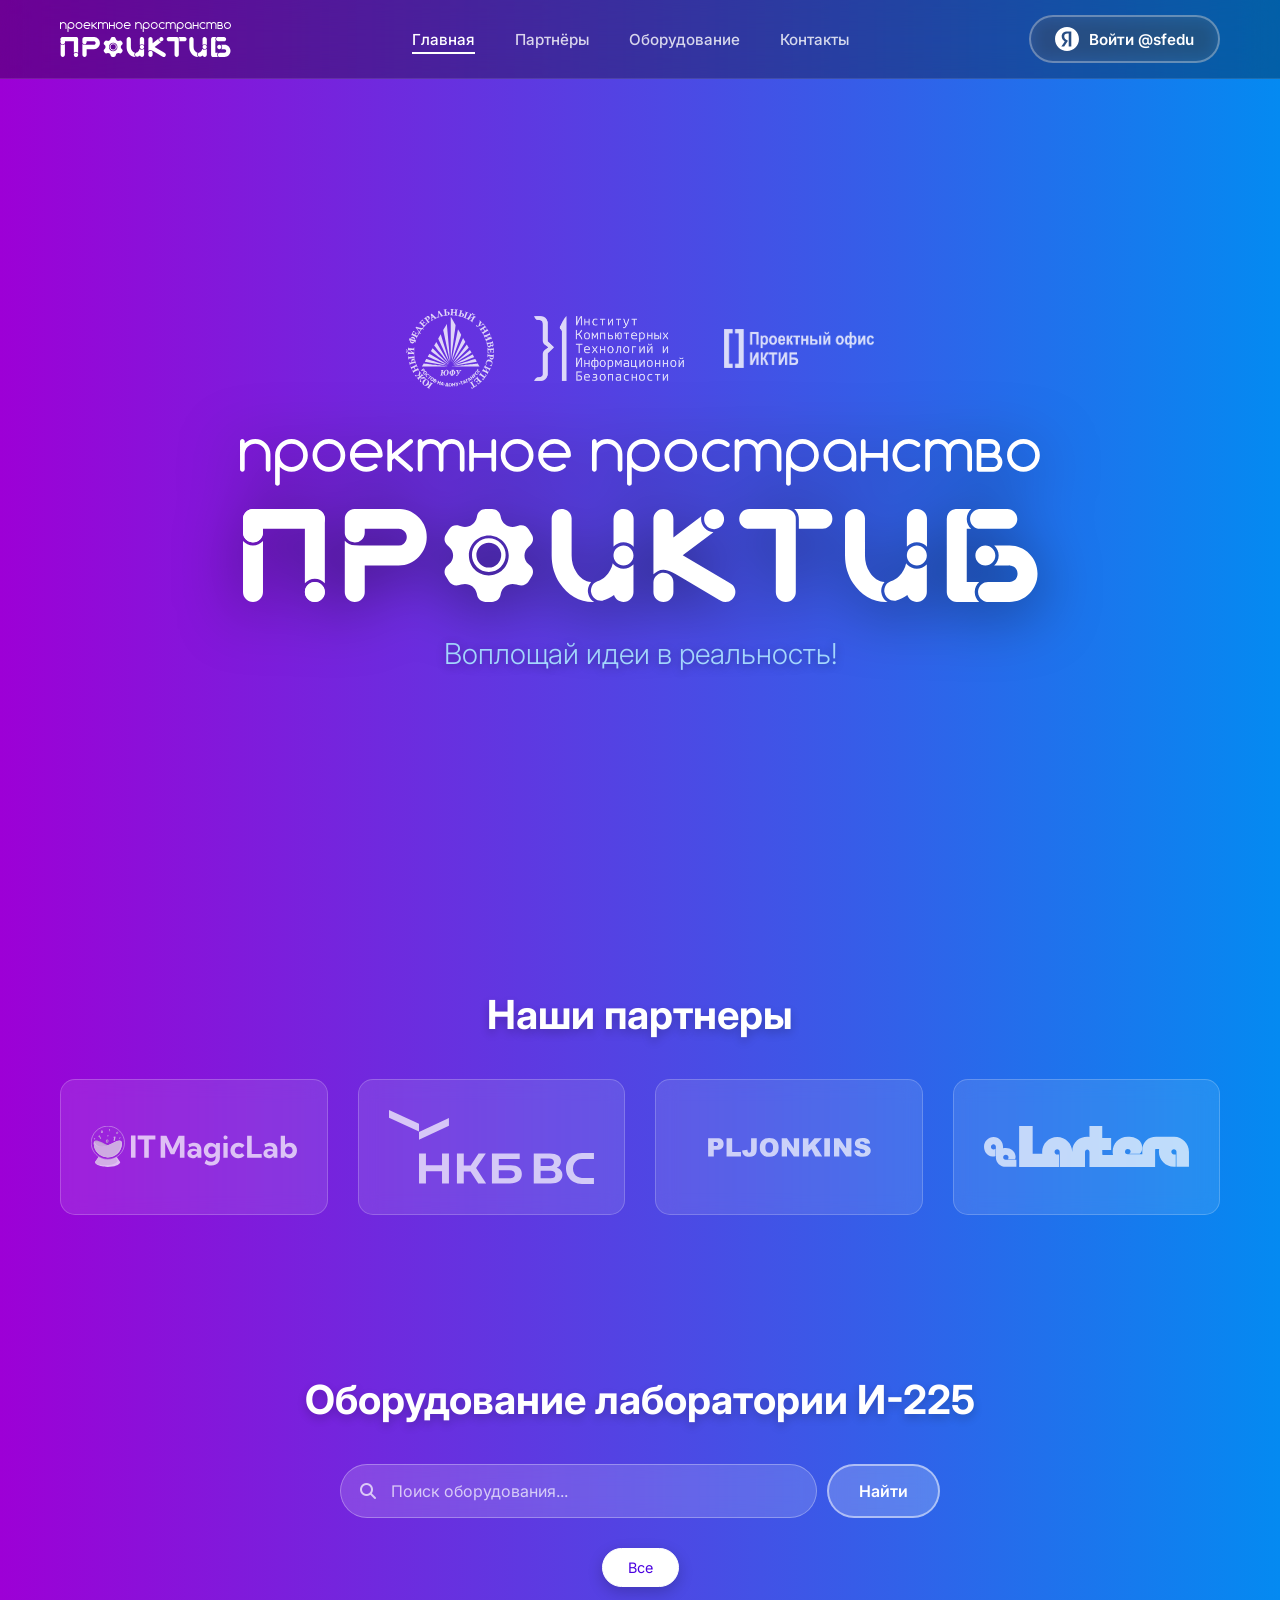
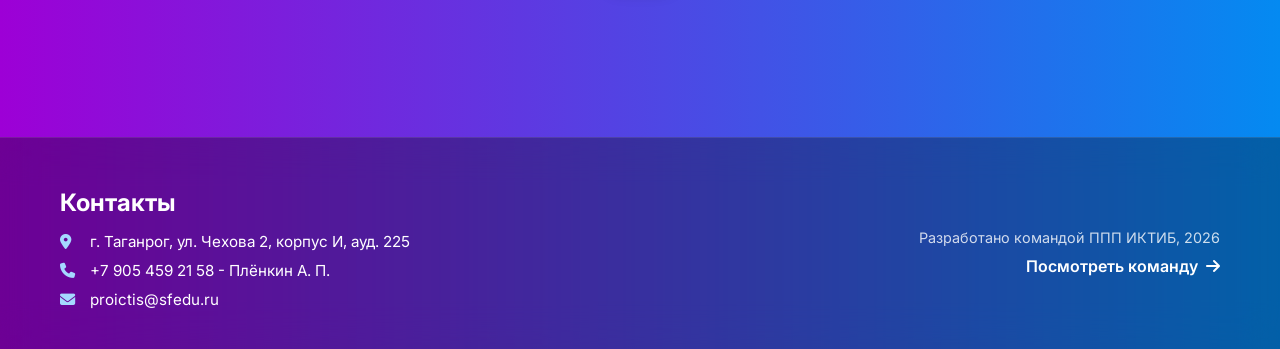
==== commit 195c1a4e: "Visual & URL changes" ====
--- a/Frontend/index.html
+++ b/Frontend/index.html
@@ -3,7 +3,7 @@
 <head>
     <meta charset="UTF-8">
     <meta name="viewport" content="width=device-width, initial-scale=1.0">
-    <title>Проектное пространство ПРОИКТИБ</title>
+    <title>Проектное Пространство ПроИКТИБ</title>
     <link href="https://fonts.googleapis.com/css2?family=Inter:wght@300;400;600;800&display=swap" rel="stylesheet">
     <link rel="stylesheet" href="https://cdnjs.cloudflare.com/ajax/libs/font-awesome/6.4.0/css/all.min.css">
     <link rel="stylesheet" href="style.css">
@@ -261,7 +261,10 @@
             <p style="text-align: center; color: #666; margin-bottom: 25px; font-size: 1.1rem;">
                 Выберите пользователя, а затем назначьте ему роль
             </p>
-            
+            <div class="user-search-container">
+                <i class="fas fa-search user-search-icon"></i>
+                <input type="text" id="userSearchInput" class="user-search-input" placeholder="Поиск...">
+            </div>
             <div class="user-table-container">
                 <table class="user-table">
                     <thead>
@@ -281,15 +284,26 @@
             </div>
             
             <div class="role-selection-row">
-                <label for="newRoleSelect" style="font-weight: 600; color: #333; margin-right: 15px;">
+                <label style="font-weight: 600; color: #333; margin-right: 15px;">
                     Новая роль:
                 </label>
-                <select id="newRoleSelect" class="role-select">
-                    <option value="">Выберите роль...</option>
-                    <option value="Super_Admin">Главный администратор</option>
-                    <option value="Admin">Администратор</option>
-                    <option value="Student">Студент</option>
-                </select>
+                
+                <!-- Кастомный dropdown (как в оборудовании) -->
+                <div class="custom-dropdown" id="roleCustomDropdown" style="flex: 1; max-width: 300px;">
+                    <div class="dropdown-trigger" id="roleDropdownTrigger">
+                        <span class="dropdown-selected">Выберите роль...</span>
+                        <i class="fas fa-chevron-down dropdown-arrow"></i>
+                    </div>
+                    <div class="dropdown-menu" id="roleDropdownMenu">
+                        <div class="dropdown-option" data-value="">Выберите роль...</div>
+                        <div class="dropdown-option" data-value="Super_Admin">Главный администратор</div>
+                        <div class="dropdown-option" data-value="Admin">Администратор</div>
+                        <div class="dropdown-option" data-value="Student">Студент</div>
+                    </div>
+                </div>
+                
+                <!-- Скрытый инпут для отправки данных -->
+                <input type="hidden" id="newRoleSelect" value="">
             </div>
             
             <button class="grant-role-btn" id="confirmGrantRoleBtn">
@@ -300,6 +314,7 @@
     </div>
 
     <!-- Подключаем скрипты -->
+     <script src="./js/config.js"></script>
     <script src="./js/api.js"></script>
     <script src="./js/equipment.js"></script>
     <script src="./js/script.js"></script>
--- a/Frontend/style.css
+++ b/Frontend/style.css
@@ -2767,6 +2767,7 @@
 .user-table-container {
     max-height: 400px;
     overflow-y: auto;
+    overflow-x: auto;
     border: 2px solid rgba(157, 0, 214, 0.15);
     border-radius: 20px;
     background: #fff;
@@ -2776,6 +2777,7 @@
 
 .user-table {
     width: 100%;
+    min-width: 600px;
     border-collapse: separate;
     border-spacing: 0;
     font-size: 0.95rem;
@@ -2784,7 +2786,7 @@
 
 .user-table th {
     /* Плавный градиент для всей шапки */
-    background: linear-gradient(135deg, rgba(157, 0, 214, 0.08) 0%, rgba(4, 138, 241, 0.08) 100%);
+    /* background: linear-gradient(135deg, rgba(157, 0, 214, 0.08) 0%, rgba(4, 138, 241, 0.08) 100%); */
     padding: 18px 20px;
     text-align: left;
     font-weight: 600;
@@ -2798,14 +2800,14 @@
 
 /* Первый столбец с чекбоксом */
 .user-table th:first-child {
-    border-radius: 15px 0 0 0;
+    border-radius: 20px 0 0 0;
     width: 50px;
     text-align: center;
 }
 
 /* Последний столбец */
 .user-table th:last-child {
-    border-radius: 0 15px 0 0;
+    border-radius: 0 20px 0 0;
 }
 
 .user-table td {
@@ -3128,4 +3130,255 @@
     .grant-role-title {
         font-size: 1.6rem;
     }
+}
+
+/* ========== ПОИСК ========== */
+.user-search-container {
+    margin-bottom: 20px;
+    position: relative;
+}
+
+.user-search-input {
+    width: 100%;
+    padding: 14px 20px 14px 50px;
+    border: 2px solid rgba(157, 0, 214, 0.2);
+    border-radius: 15px;
+    background: rgba(157, 0, 214, 0.03);
+    color: #333;
+    font-size: 1rem;
+    font-family: 'Inter', sans-serif;
+    outline: none;
+    transition: all 0.3s ease;
+}
+
+.user-search-input:focus {
+    border-color: #9d00d6;
+    background: rgba(157, 0, 214, 0.06);
+    box-shadow: 0 0 0 4px rgba(157, 0, 214, 0.1);
+}
+
+.user-search-input::placeholder {
+    color: rgba(51, 51, 51, 0.5);
+}
+
+.user-search-icon {
+    position: absolute;
+    left: 18px;
+    top: 50%;
+    transform: translateY(-50%);
+    color: rgba(157, 0, 214, 0.5);
+    font-size: 1.1rem;
+    pointer-events: none;
+}
+
+@media (max-width: 480px) {
+    .user-search-input {
+        padding: 12px 15px 12px 45px;
+        font-size: 0.95rem;
+    }
+}
+
+/* ========== КРАСИВЫЙ СКРОЛЛБАР ДЛЯ МОДАЛЬНОГО ОКНА ВЫДАЧИ РОЛИ ========== */
+/* Скроллбар для таблицы пользователей */
+.user-table-container::-webkit-scrollbar {
+    width: 8px;
+}
+
+.user-table-container::-webkit-scrollbar-track {
+    background: rgba(157, 0, 214, 0.05);
+    border-radius: 10px;
+}
+
+.user-table-container::-webkit-scrollbar-thumb {
+    background: rgba(157, 0, 214, 0.3);
+    border-radius: 10px;
+    transition: background 0.3s ease;
+}
+
+.user-table-container::-webkit-scrollbar-thumb:hover {
+    background: rgba(157, 0, 214, 0.5);
+}
+
+/* Скрываем стрелки (кнопки) скроллбара */
+.user-table-container::-webkit-scrollbar-button {
+    display: none;
+    width: 0;
+    height: 0;
+}
+
+/* Для Firefox */
+.user-table-container {
+    scrollbar-width: thin;
+    scrollbar-color: rgba(157, 0, 214, 0.3) rgba(157, 0, 214, 0.05);
+}
+
+/* Скроллбар для всего модального окна (если контент не помещается) */
+.grant-role-modal-content::-webkit-scrollbar {
+    width: 8px;
+}
+
+.grant-role-modal-content::-webkit-scrollbar-track {
+    background: rgba(157, 0, 214, 0.05);
+    border-radius: 10px;
+}
+
+.grant-role-modal-content::-webkit-scrollbar-thumb {
+    background: rgba(157, 0, 214, 0.3);
+    border-radius: 10px;
+    transition: background 0.3s ease;
+}
+
+.grant-role-modal-content::-webkit-scrollbar-thumb:hover {
+    background: rgba(157, 0, 214, 0.5);
+}
+
+/* Скрываем стрелки */
+.grant-role-modal-content::-webkit-scrollbar-button {
+    display: none;
+    width: 0;
+    height: 0;
+}
+
+/* Для Firefox */
+.grant-role-modal-content {
+    scrollbar-width: thin;
+    scrollbar-color: rgba(157, 0, 214, 0.3) rgba(157, 0, 214, 0.05);
+}
+
+/* ========== ГЛОБАЛЬНЫЙ СКРОЛЛБАР ДЛЯ ВСЕГО САЙТА ========== */
+/* Скроллбар для body */
+body::-webkit-scrollbar {
+    width: 8px;
+    height: 8px;
+}
+
+body::-webkit-scrollbar-track {
+    background: rgba(157, 0, 214, 0.05);
+    border-radius: 10px;
+}
+
+body::-webkit-scrollbar-thumb {
+    background: rgba(157, 0, 214, 0.3);
+    border-radius: 10px;
+    transition: background 0.3s ease;
+}
+
+body::-webkit-scrollbar-thumb:hover {
+    background: rgba(157, 0, 214, 0.5);
+}
+
+body::-webkit-scrollbar-button {
+    display: none;
+    width: 0;
+    height: 0;
+}
+
+/* Для Firefox */
+body {
+    scrollbar-width: thin;
+    scrollbar-color: rgba(157, 0, 214, 0.3) rgba(157, 0, 214, 0.05);
+}
+
+/* ========== СКРОЛЛБАР ДЛЯ МОДАЛЬНОГО ОКНА ВЫДАЧИ РОЛИ ========== */
+.grant-role-modal-content::-webkit-scrollbar {
+    width: 8px;
+    height: 8px;
+}
+
+.grant-role-modal-content::-webkit-scrollbar-track {
+    background: rgba(157, 0, 214, 0.05);
+    border-radius: 10px;
+}
+
+.grant-role-modal-content::-webkit-scrollbar-thumb {
+    background: rgba(157, 0, 214, 0.3);
+    border-radius: 10px;
+    transition: background 0.3s ease;
+}
+
+.grant-role-modal-content::-webkit-scrollbar-thumb:hover {
+    background: rgba(157, 0, 214, 0.5);
+}
+
+.grant-role-modal-content::-webkit-scrollbar-button {
+    display: none;
+    width: 0;
+    height: 0;
+}
+
+/* Для Firefox */
+.grant-role-modal-content {
+    scrollbar-width: thin;
+    scrollbar-color: rgba(157, 0, 214, 0.3) rgba(157, 0, 214, 0.05);
+}
+
+/* ========== СКРОЛЛБАР ДЛЯ ВСЕХ МОДАЛЬНЫХ ОКОН ========== */
+.modal-content::-webkit-scrollbar,
+.view-modal-content::-webkit-scrollbar {
+    width: 8px;
+    height: 8px;
+}
+
+.modal-content::-webkit-scrollbar-track,
+.view-modal-content::-webkit-scrollbar-track {
+    background: rgba(157, 0, 214, 0.05);
+    border-radius: 10px;
+}
+
+.modal-content::-webkit-scrollbar-thumb,
+.view-modal-content::-webkit-scrollbar-thumb {
+    background: rgba(157, 0, 214, 0.3);
+    border-radius: 10px;
+    transition: background 0.3s ease;
+}
+
+.modal-content::-webkit-scrollbar-thumb:hover,
+.view-modal-content::-webkit-scrollbar-thumb:hover {
+    background: rgba(157, 0, 214, 0.5);
+}
+
+.modal-content::-webkit-scrollbar-button,
+.view-modal-content::-webkit-scrollbar-button {
+    display: none;
+    width: 0;
+    height: 0;
+}
+
+/* Для Firefox */
+.modal-content,
+.view-modal-content {
+    scrollbar-width: thin;
+    scrollbar-color: rgba(157, 0, 214, 0.3) rgba(157, 0, 214, 0.05);
+}
+
+/* ========== СКРОЛЛБАР ДЛЯ ВСЕХ ЭЛЕМЕНТОВ С ПРОКРУТКОЙ ========== */
+/* Универсальный класс для любых элементов со скроллом */
+*::-webkit-scrollbar {
+    width: 8px;
+    height: 8px;
+}
+
+*::-webkit-scrollbar-track {
+    background: rgba(157, 0, 214, 0.05);
+    border-radius: 10px;
+}
+
+*::-webkit-scrollbar-thumb {
+    background: rgba(157, 0, 214, 0.3);
+    border-radius: 10px;
+    transition: background 0.3s ease;
+}
+
+*::-webkit-scrollbar-thumb:hover {
+    background: rgba(157, 0, 214, 0.5);
+}
+
+*::-webkit-scrollbar-button {
+    display: none;
+    width: 0;
+    height: 0;
+}
+
+.user-table thead {
+    background: linear-gradient(135deg, rgba(157, 0, 214, 0.08) 0%, rgba(4, 138, 241, 0.08) 100%);
 }
